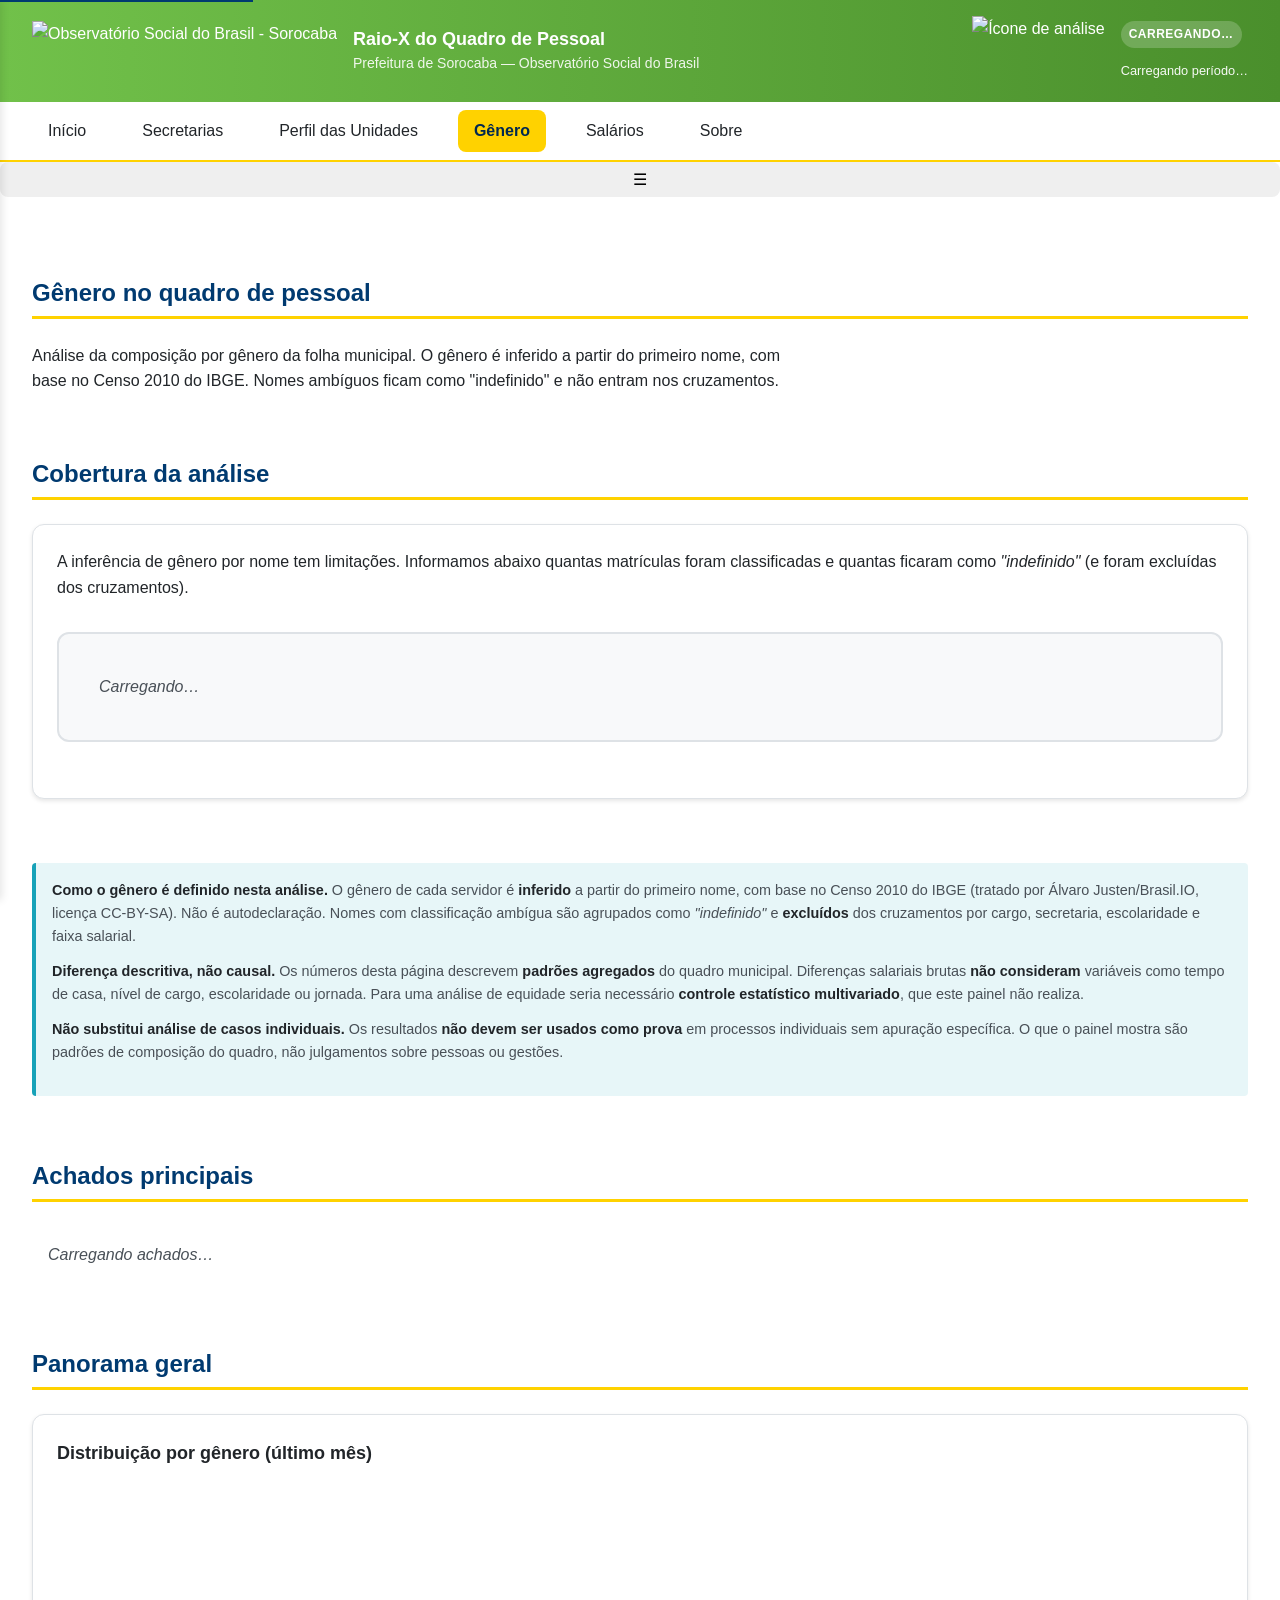
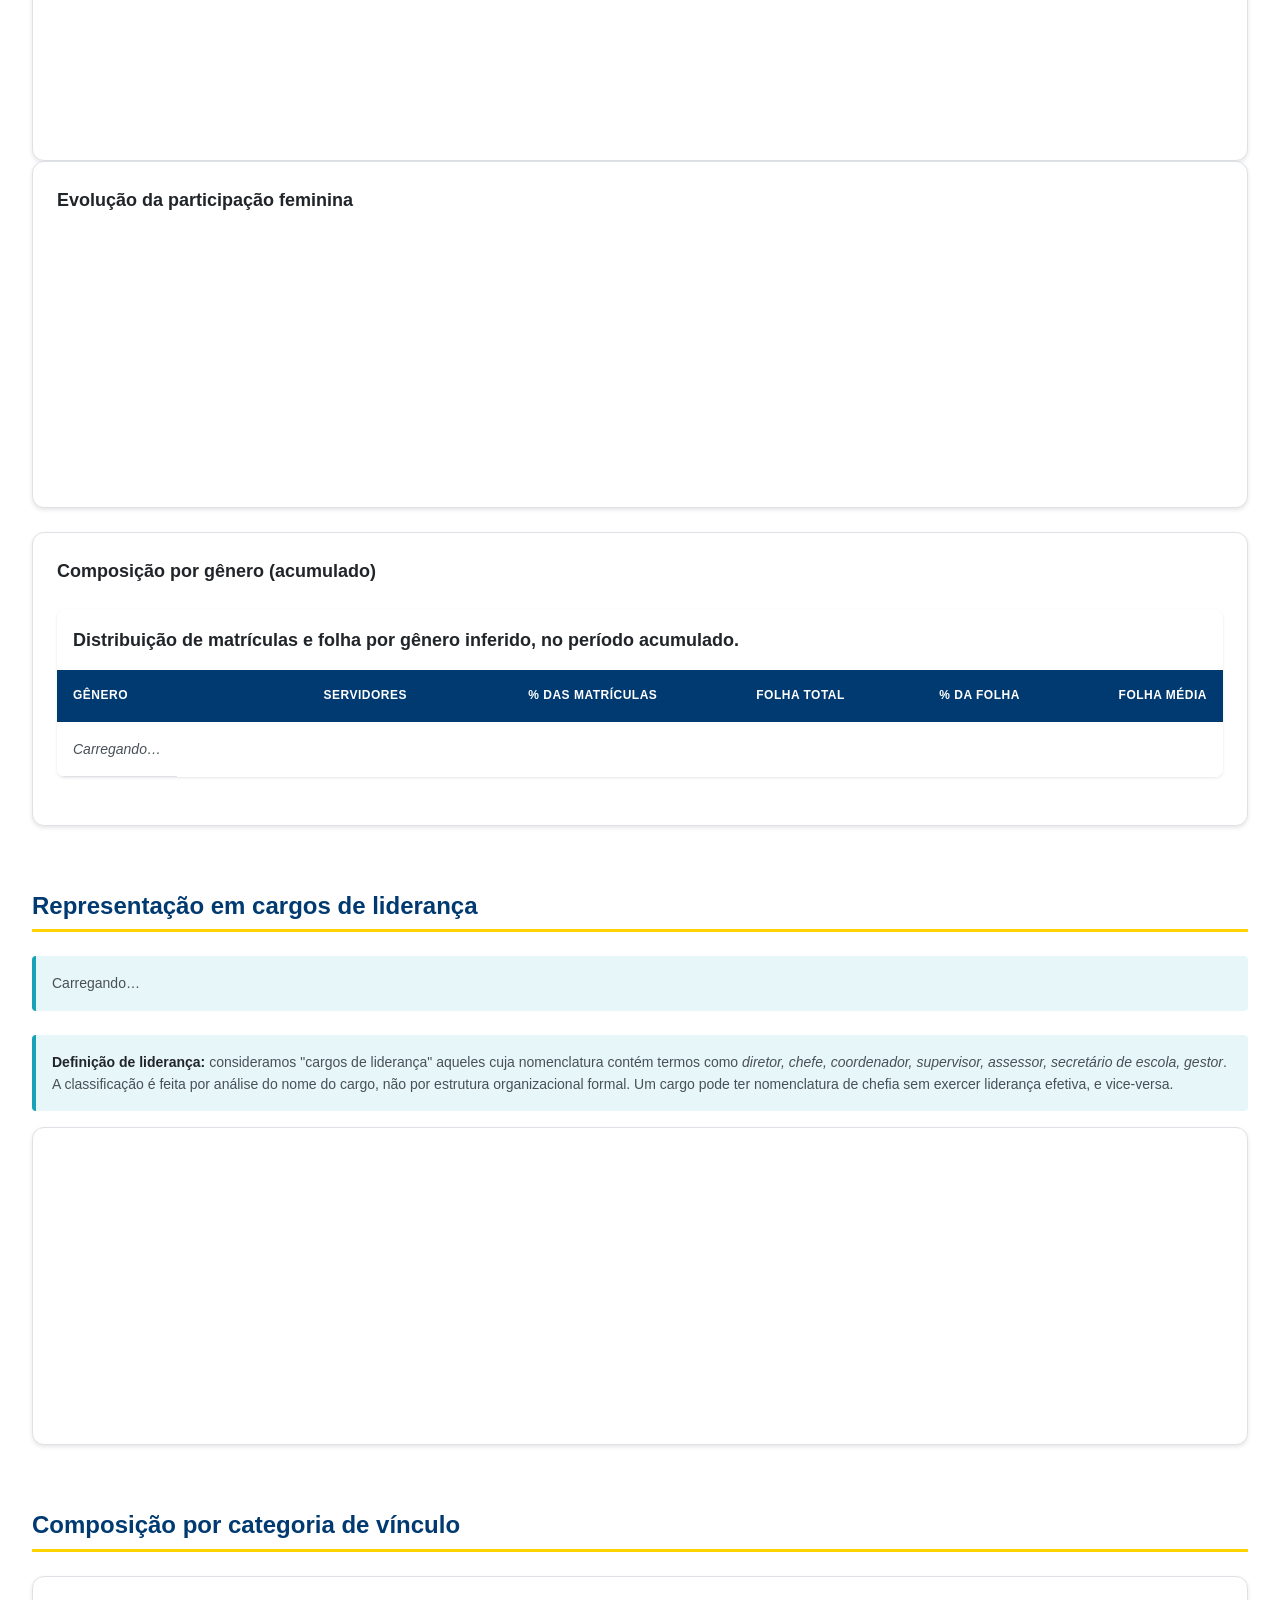
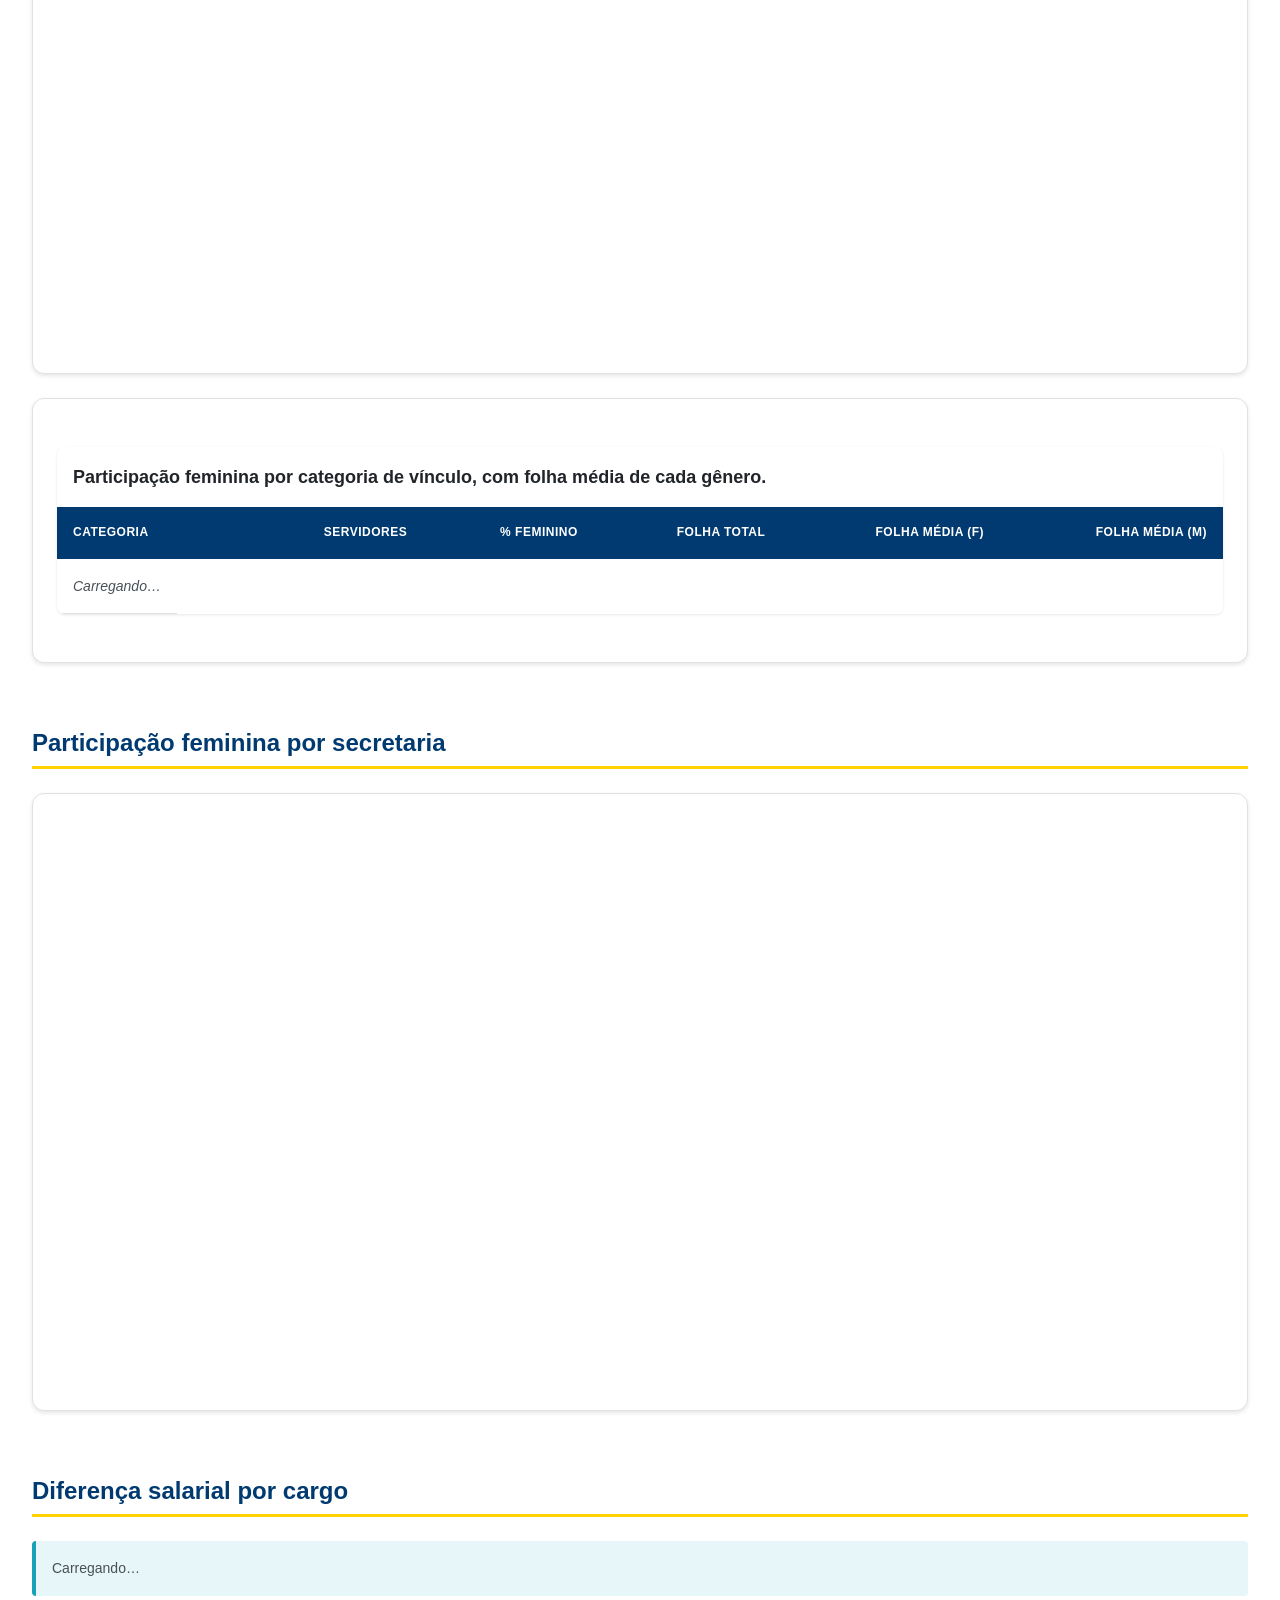
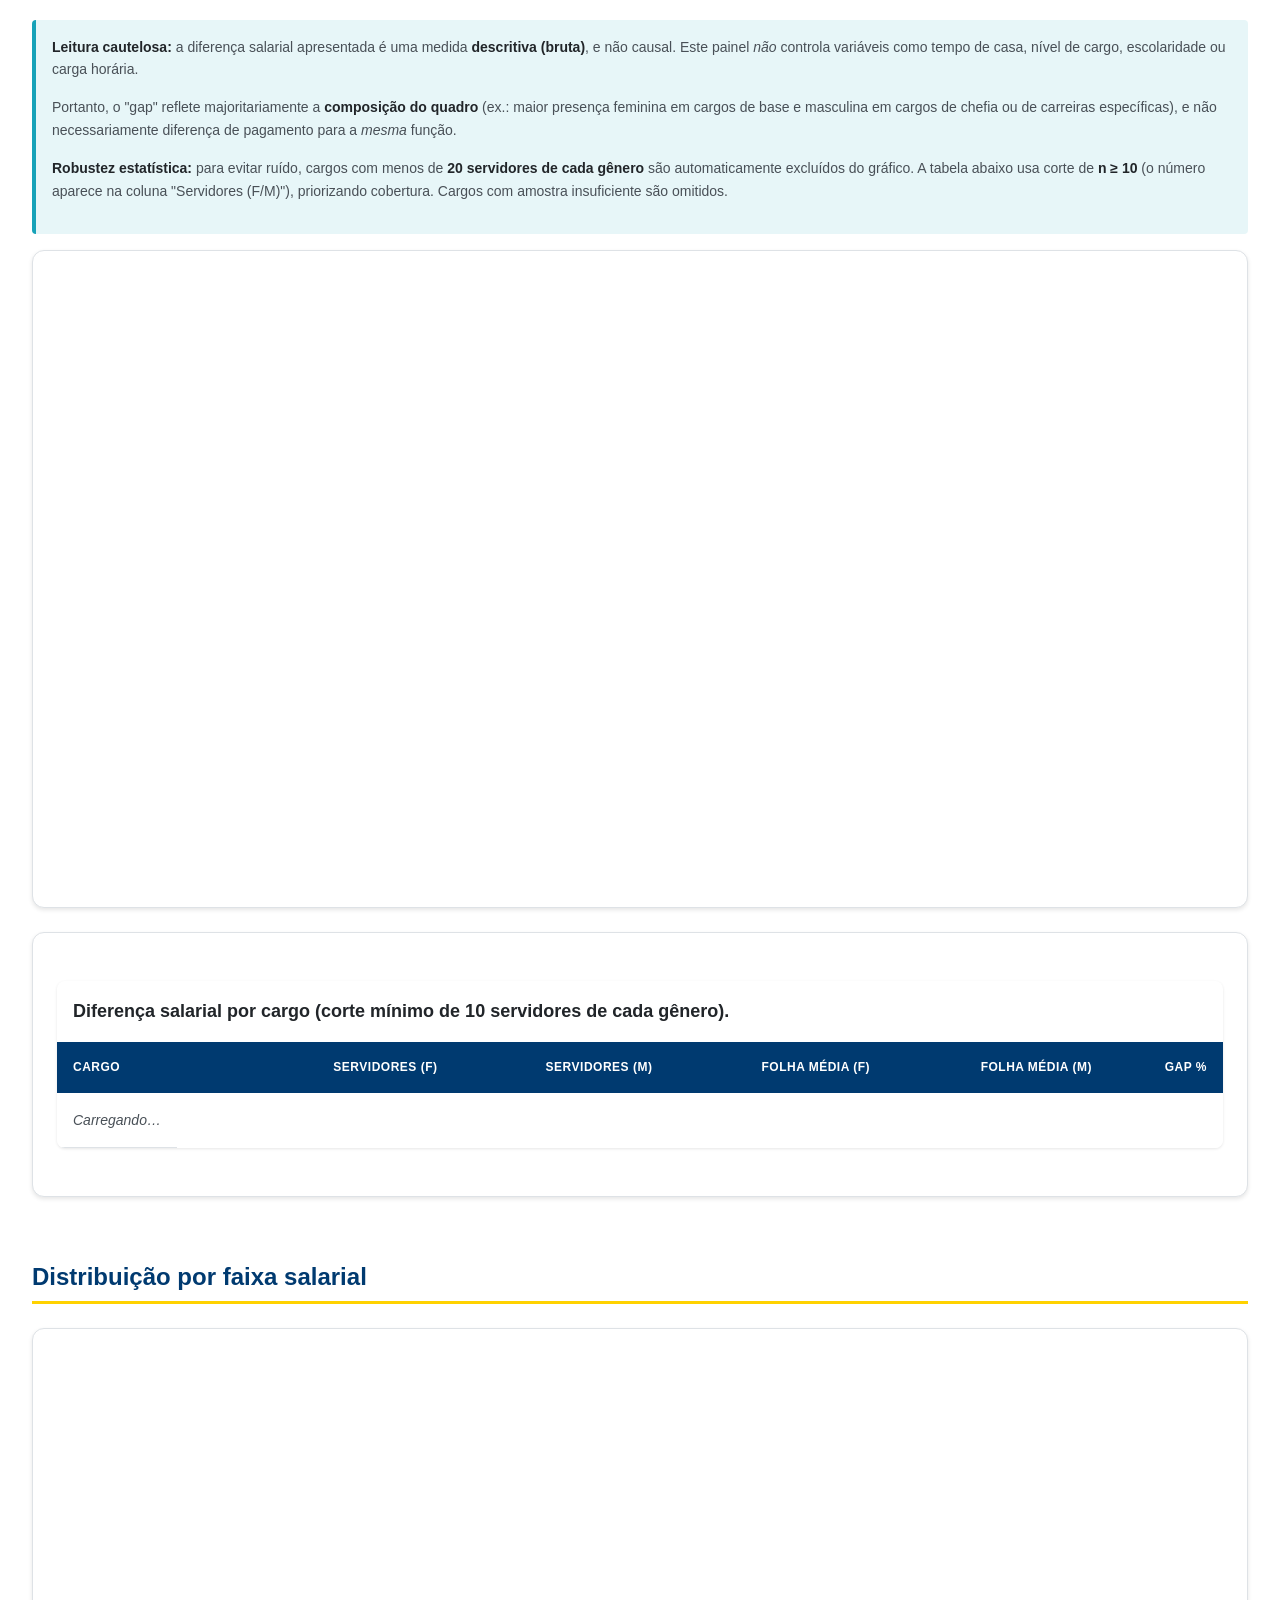
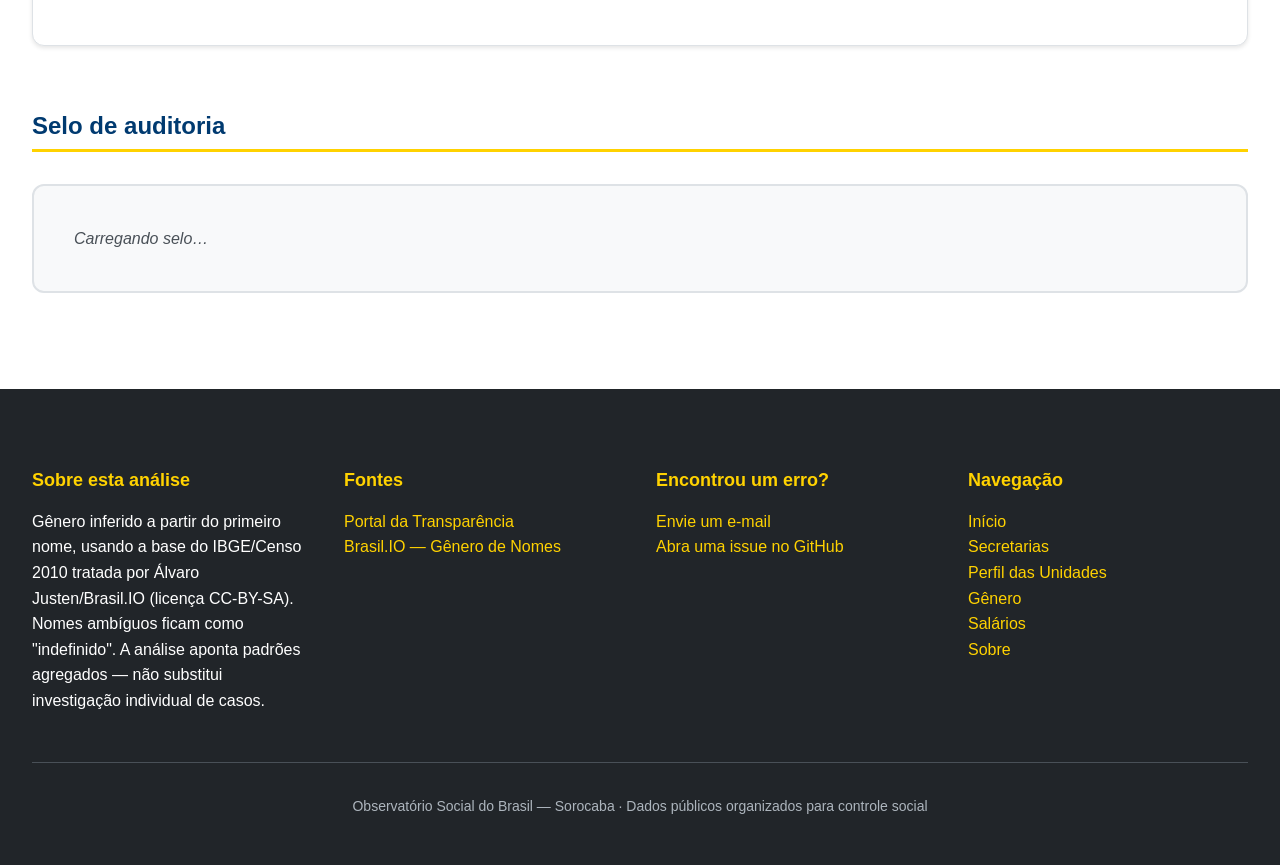
==== genero.html @ baae16fc "v6: polimento metodologico completo, correcoes de layout e dados abertos em XLSX" ====
<!DOCTYPE html>
<html lang="pt-BR" class="no-js">
<head>
  <meta charset="UTF-8">
  <meta name="viewport" content="width=device-width, initial-scale=1.0">
  <title>Gênero — Raio-X do Quadro de Pessoal</title>
  <link rel="canonical" href="https://obs-sorocaba.github.io/raiox-folha-sorocaba/genero.html">
  <meta name="description" content="Análise de gênero no quadro de pessoal da Prefeitura de Sorocaba: representação, liderança, gap salarial e evolução temporal.">

  <meta property="og:title" content="Gênero no quadro de pessoal — Sorocaba">
  <meta property="og:description" content="Análise de representação, liderança e gap salarial por gênero no quadro da Prefeitura de Sorocaba.">
  <meta property="og:type" content="website">
  <meta property="og:url" content="https://obs-sorocaba.github.io/raiox-folha-sorocaba/genero.html">
  <meta property="og:site_name" content="Observatório Social do Brasil — Sorocaba">
  <meta property="og:locale" content="pt_BR">
  <meta property="og:image" content="https://obs-sorocaba.github.io/raiox-folha-sorocaba/imagens/og-image.png">
  <meta name="twitter:image" content="https://obs-sorocaba.github.io/raiox-folha-sorocaba/imagens/og-image.png">
  <meta name="twitter:card" content="summary_large_image">
  <meta name="twitter:title" content="Gênero no quadro de pessoal — Sorocaba">
  <meta name="twitter:description" content="Análise de representação, liderança e gap salarial no quadro municipal.">

  <link rel="icon" type="image/png" sizes="32x32" href="imagens/favicon-32x32.png">
  <link rel="icon" type="image/png" sizes="16x16" href="imagens/favicon-16x16.png">
  <link rel="apple-touch-icon" sizes="180x180" href="imagens/apple-touch-icon.png">
  <link rel="icon" href="imagens/favicon.ico">
  <link rel="stylesheet" href="assets/style.css?v=6">

  <script>
    document.documentElement.classList.remove("no-js");
    document.documentElement.classList.add("js");
  </script>
</head>
<body>

  <a href="#conteudo-principal" class="skip-link">Pular para o conteúdo principal</a>

  <!-- =====================================================================
       CABEÇALHO UNIFICADO
       ===================================================================== -->
  <header class="cabecalho">
    <div class="cabecalho-conteudo">
      <div class="cabecalho-identidade">
        <div class="cabecalho-logo-completo">
          <img src="imagens/logo-obs-brasil.png" alt="Observatório Social do Brasil - Sorocaba">
        </div>
        <div class="cabecalho-titulo">
          <h1>Raio-X do Quadro de Pessoal</h1>
          <p>Prefeitura de Sorocaba — Observatório Social do Brasil</p>
        </div>
      </div>
      <div class="cabecalho-meta">
        <img class="cabecalho-lupa" src="imagens/lupa-mapa.png" alt="Ícone de análise" aria-hidden="true">
        <span class="badge-atualizacao" id="badge-atualizacao">Carregando…</span>
        <div class="cabecalho-periodo" id="cabecalho-periodo">
          <span>Carregando período…</span>
        </div>
      </div>
    </div>
  </header>

  <!-- =====================================================================
       MENU
       ===================================================================== -->
  <nav class="menu" aria-label="Menu principal">
    <div class="menu-conteudo">
      <a href="index.html">Início</a>
      <a href="secretarias.html">Secretarias</a>
      <a href="quadro.html">Perfil das Unidades</a>
      <a href="genero.html" class="ativo" aria-current="page">Gênero</a>
      <a href="salarios.html">Salários</a>
      <a href="sobre.html">Sobre</a>
      <button class="menu-hamburguer" aria-label="Abrir menu" aria-expanded="false">☰</button>
    </div>
  </nav>

  <!-- =====================================================================
       DRAWER (menu lateral mobile)
       ===================================================================== -->
  <button class="botao-lateral" aria-label="Abrir menu lateral" title="Menu lateral">☰</button>
  <div class="backdrop" aria-hidden="true"></div>
  <aside class="drawer" aria-hidden="true">
    <div class="drawer-cabecalho">
      <h2>Navegação</h2>
      <p>Raio-X do Quadro de Pessoal</p>
      <button class="drawer-fechar" aria-label="Fechar menu">×</button>
    </div>
    <nav class="drawer-nav" aria-label="Menu lateral">
      <a href="index.html">Início</a>
      <a href="secretarias.html">Secretarias</a>
      <a href="quadro.html">Perfil das Unidades</a>
      <a href="genero.html" aria-current="page">Gênero</a>
      <a href="salarios.html">Salários</a>
      <a href="sobre.html">Sobre</a>
    </nav>
    <div class="drawer-rodape">
      <strong>Fonte:</strong> Portal da Transparência de Sorocaba<br>
      Gênero inferido por nome (IBGE/Censo 2010, tratado por Brasil.IO).
    </div>
  </aside>

  <nav class="breadcrumb" id="breadcrumb" aria-label="Você está em"></nav>

  <!-- =====================================================================
       CONTEÚDO PRINCIPAL
       ===================================================================== -->
  <main id="conteudo-principal" aria-live="polite">

    <section class="secao" id="apresentacao">
      <h2 class="secao-titulo">Gênero no quadro de pessoal</h2>
      <p style="color: var(--cinza-texto); margin-bottom: 1.25rem; max-width: 780px;">
        Análise da composição por gênero da folha municipal. O gênero é inferido a
        partir do primeiro nome, com base no Censo 2010 do IBGE. Nomes ambíguos
        ficam como "indefinido" e não entram nos cruzamentos.
      </p>
    </section>

    <!-- Cobertura da análise -->
    <section class="secao" id="cobertura-genero">
      <h2 class="secao-titulo">Cobertura da análise</h2>
      <div class="cartao">
        <p style="margin-bottom: 1rem; color: var(--cinza-texto);">
          A inferência de gênero por nome tem limitações. Informamos abaixo quantas
          matrículas foram classificadas e quantas ficaram como <em>"indefinido"</em>
          (e foram excluídas dos cruzamentos).
        </p>
        <dl class="selo" id="cobertura-genero-conteudo">
          <div class="carregando">Carregando…</div>
        </dl>
        <noscript>
          <div class="aviso-noscript">
            Para ver a cobertura, baixe diretamente o arquivo
            <a href="dados/excel/genero_geral.xlsx" download>genero_geral.xlsx</a>.
          </div>
        </noscript>
      </div>
    </section>

    <!-- Disclaimer principal — blindagem contra interpretações erradas -->
    <section class="secao" id="disclaimer">
      <div class="aviso-metodologico" style="font-size: 0.9rem; line-height: 1.6;">
        <p style="margin-bottom: 0.75rem;">
          <strong>Como o gênero é definido nesta análise.</strong>
          O gênero de cada servidor é <strong>inferido</strong> a partir do primeiro nome,
          com base no Censo 2010 do IBGE (tratado por Álvaro Justen/Brasil.IO, licença CC-BY-SA).
          Não é autodeclaração. Nomes com classificação ambígua são agrupados como
          <em>"indefinido"</em> e <strong>excluídos</strong> dos cruzamentos por cargo,
          secretaria, escolaridade e faixa salarial.
        </p>
        <p style="margin-bottom: 0.75rem;">
          <strong>Diferença descritiva, não causal.</strong> Os números desta página descrevem
          <strong>padrões agregados</strong> do quadro municipal. Diferenças salariais brutas
          <strong>não consideram</strong> variáveis como tempo de casa, nível de cargo,
          escolaridade ou jornada. Para uma análise de equidade seria necessário
          <strong>controle estatístico multivariado</strong>, que este painel não realiza.
        </p>
        <p>
          <strong>Não substitui análise de casos individuais.</strong> Os resultados
          <strong>não devem ser usados como prova</strong> em processos individuais sem
          apuração específica. O que o painel mostra são padrões de composição do quadro,
          não julgamentos sobre pessoas ou gestões.
        </p>
      </div>
    </section>

    <!-- Achados principais -->
    <section class="secao" id="achados">
      <h2 class="secao-titulo">Achados principais</h2>
      <div class="kpis" id="insights">
        <div class="carregando">Carregando achados…</div>
      </div>
    </section>

    <!-- Panorama geral -->
    <section class="secao" id="panorama">
      <h2 class="secao-titulo">Panorama geral</h2>
      <div class="grade-2">
        <div class="cartao">
          <div class="cartao-titulo">Distribuição por gênero (último mês)</div>
          <div class="grafico-container baixo">
            <canvas id="grafico-geral" aria-label="Gráfico de rosca mostrando a distribuição percentual de servidores por gênero no último mês"></canvas>
          </div>
        </div>
        <div class="cartao">
          <div class="cartao-titulo">Evolução da participação feminina</div>
          <div class="grafico-container baixo">
            <canvas id="grafico-evolucao" aria-label="Gráfico de linha mostrando a evolução da participação feminina na folha ao longo dos meses"></canvas>
          </div>
        </div>
      </div>
      <div class="cartao" style="margin-top:1.5rem;">
        <div class="cartao-titulo">Composição por gênero (acumulado)</div>
        <div class="tabela-wrap">
          <table id="tabela-geral">
            <caption>Distribuição de matrículas e folha por gênero inferido, no período acumulado.</caption>
            <thead>
              <tr>
                <th scope="col">Gênero</th>
                <th scope="col" class="numerico">Servidores</th>
                <th scope="col" class="numerico">% das matrículas</th>
                <th scope="col" class="numerico">Folha total</th>
                <th scope="col" class="numerico">% da folha</th>
                <th scope="col" class="numerico">Folha média</th>
              </tr>
            </thead>
            <tbody>
              <tr><td colspan="6" class="carregando">Carregando…</td></tr>
            </tbody>
          </table>
        </div>
      </div>
    </section>

    <!-- Liderança -->
    <section class="secao" id="lideranca">
      <h2 class="secao-titulo">Representação em cargos de liderança</h2>
      <div class="aviso-metodologico" id="insight-lideranca">Carregando…</div>

      <div class="aviso-metodologico" style="margin-bottom: 1rem;">
        <strong>Definição de liderança:</strong> consideramos "cargos de liderança" aqueles
        cuja nomenclatura contém termos como <em>diretor, chefe, coordenador, supervisor,
        assessor, secretário de escola, gestor</em>. A classificação é feita por análise
        do nome do cargo, não por estrutura organizacional formal. Um cargo pode ter
        nomenclatura de chefia sem exercer liderança efetiva, e vice-versa.
      </div>
      <div class="cartao">
        <div class="grafico-container baixo">
          <canvas id="grafico-lideranca" aria-label="Gráfico de barras comparando a participação feminina entre a base geral, funções não-liderança e cargos de liderança"></canvas>
        </div>
      </div>
    </section>

    <!-- Composição por categoria -->
    <section class="secao" id="categoria">
      <h2 class="secao-titulo">Composição por categoria de vínculo</h2>
      <div class="cartao">
        <div class="grafico-container">
          <canvas id="grafico-categoria" aria-label="Gráfico de barras horizontais mostrando o percentual feminino em cada categoria de vínculo"></canvas>
        </div>
      </div>
      <div class="cartao" style="margin-top:1.5rem;">
        <div class="tabela-wrap">
          <table id="tabela-categoria">
            <caption>Participação feminina por categoria de vínculo, com folha média de cada gênero.</caption>
            <thead>
              <tr>
                <th scope="col">Categoria</th>
                <th scope="col" class="numerico">Servidores</th>
                <th scope="col" class="numerico">% feminino</th>
                <th scope="col" class="numerico">Folha total</th>
                <th scope="col" class="numerico">Folha média (F)</th>
                <th scope="col" class="numerico">Folha média (M)</th>
              </tr>
            </thead>
            <tbody>
              <tr><td colspan="6" class="carregando">Carregando…</td></tr>
            </tbody>
          </table>
        </div>
      </div>
    </section>

    <!-- Participação por secretaria -->
    <section class="secao" id="secretaria">
      <h2 class="secao-titulo">Participação feminina por secretaria</h2>
      <div class="cartao">
        <div class="grafico-container" style="height: 520px;">
          <canvas id="grafico-secretaria" aria-label="Gráfico de barras horizontais mostrando o percentual feminino em cada secretaria municipal"></canvas>
        </div>
      </div>
    </section>

    <!-- Gap salarial — bloco mais crítico da blindagem -->
    <section class="secao" id="gap-salarial">
      <h2 class="secao-titulo">Diferença salarial por cargo</h2>
      <div class="aviso-metodologico" id="insight-gap">Carregando…</div>

      <div class="aviso-metodologico" style="margin-bottom: 1rem;">
        <p><strong>Leitura cautelosa:</strong> a diferença salarial apresentada é uma medida <strong>descritiva (bruta)</strong>, e não causal. Este painel <em>não</em> controla variáveis como tempo de casa, nível de cargo, escolaridade ou carga horária.</p>
        <p>Portanto, o "gap" reflete majoritariamente a <strong>composição do quadro</strong> (ex.: maior presença feminina em cargos de base e masculina em cargos de chefia ou de carreiras específicas), e não necessariamente diferença de pagamento para a <em>mesma</em> função.</p>
        <p><strong>Robustez estatística:</strong> para evitar ruído, cargos com menos de <strong>20 servidores de cada gênero</strong> são automaticamente excluídos do gráfico. A tabela abaixo usa corte de <strong>n ≥ 10</strong> (o número aparece na coluna "Servidores (F/M)"), priorizando cobertura. Cargos com amostra insuficiente são omitidos.</p>
      </div>

      <div class="cartao">
        <div class="grafico-container" style="height: 560px;">
          <canvas id="grafico-gap" aria-label="Gráfico de barras horizontais mostrando a diferença salarial entre homens e mulheres nos cargos com pelo menos 20 servidores de cada gênero"></canvas>
        </div>
      </div>
      <div class="cartao" style="margin-top:1.5rem;">
        <div class="tabela-wrap" style="max-height: 480px; overflow-y: auto;">
          <table id="tabela-gap">
            <caption>Diferença salarial por cargo (corte mínimo de 10 servidores de cada gênero).</caption>
            <thead>
              <tr>
                <th scope="col">Cargo</th>
                <th scope="col" class="numerico">Servidores (F)</th>
                <th scope="col" class="numerico">Servidores (M)</th>
                <th scope="col" class="numerico">Folha média (F)</th>
                <th scope="col" class="numerico">Folha média (M)</th>
                <th scope="col" class="numerico">Gap %</th>
              </tr>
            </thead>
            <tbody>
              <tr><td colspan="6" class="carregando">Carregando…</td></tr>
            </tbody>
          </table>
        </div>
      </div>
    </section>

    <!-- Faixa salarial -->
    <section class="secao" id="faixa-salarial">
      <h2 class="secao-titulo">Distribuição por faixa salarial</h2>
      <div class="cartao">
        <div class="grafico-container baixo">
          <canvas id="grafico-faixa" aria-label="Gráfico de barras comparando a distribuição de homens e mulheres em cada faixa salarial"></canvas>
        </div>
      </div>
    </section>

    <!-- Selo de auditoria -->
    <section class="secao" id="selo">
      <h2 class="secao-titulo">Selo de auditoria</h2>
      <dl class="selo" id="selo-conteudo">
        <div class="carregando">Carregando selo…</div>
      </dl>
    </section>

  </main>

  <!-- =====================================================================
       RODAPÉ
       ===================================================================== -->
  <footer class="rodape">
    <div class="rodape-conteudo">
      <div>
        <h3>Sobre esta análise</h3>
        <p>
          Gênero inferido a partir do primeiro nome, usando a base do IBGE/Censo 2010
          tratada por Álvaro Justen/Brasil.IO (licença CC-BY-SA). Nomes ambíguos
          ficam como "indefinido". A análise aponta padrões agregados — não substitui
          investigação individual de casos.
        </p>
      </div>
      <div>
        <h3>Fontes</h3>
        <p>
          <a href="https://transparencia.sorocaba.sp.gov.br/" target="_blank" rel="noopener">Portal da Transparência</a><br>
          <a href="https://brasil.io/dataset/genero-nomes/nomes/" target="_blank" rel="noopener">Brasil.IO — Gênero de Nomes</a>
        </p>
      </div>
      <div>
        <h3>Encontrou um erro?</h3>
        <p>
          <a href="mailto:sorocaba@osbrasil.org.br?subject=Erro%20no%20Raio-X%20da%20Folha">Envie um e-mail</a><br>
          <a href="https://github.com/obs-sorocaba/raiox-folha-sorocaba/issues" target="_blank" rel="noopener">Abra uma issue no GitHub</a>
        </p>
      </div>
      <div>
        <h3>Navegação</h3>
        <p>
          <a href="index.html">Início</a><br>
          <a href="secretarias.html">Secretarias</a><br>
          <a href="quadro.html">Perfil das Unidades</a><br>
          <a href="genero.html">Gênero</a><br>
          <a href="salarios.html">Salários</a><br>
          <a href="sobre.html">Sobre</a>
        </p>
      </div>
    </div>
    <div class="rodape-final">
      Observatório Social do Brasil — Sorocaba · Dados públicos organizados para controle social
    </div>
  </footer>

  <noscript>
    <div class="aviso-metodologico" style="margin: 2rem auto; max-width: 800px;">
      <strong>Este painel usa JavaScript para carregar os dados e renderizar gráficos.</strong>
      Sem JavaScript, os dados brutos continuam disponíveis na pasta
      <a href="dados/excel/">dados/excel/</a> (formato XLSX).
    </div>
  </noscript>

  <script src="https://cdn.jsdelivr.net/npm/chart.js@4.4.0/dist/chart.umd.min.js" defer></script>
  <script src="https://cdn.jsdelivr.net/npm/papaparse@5.4.1/papaparse.min.js" defer></script>
  <script src="assets/app.js?v=6" defer></script>
  <script src="assets/pagina_genero.js?v=6" defer></script>
</body>
</html>
---- assets/style.css ----
/* ==========================================================================
   Raio-X do Quadro de Pessoal — Sorocaba
   Design System e Estilos Globais
   v6 — Cabeçalho unificado com lupa maior (grid 2x2)
   ========================================================================== */

/* ==========================================================================
   1. RESET E BASE
   ========================================================================== */

*,
*::before,
*::after {
  box-sizing: border-box;
  margin: 0;
  padding: 0;
}

html {
  font-size: 16px;
  scroll-behavior: smooth;
  -webkit-text-size-adjust: 100%;
}

body {
  font-family: -apple-system, BlinkMacSystemFont, "Segoe UI", Roboto, "Helvetica Neue", Arial, sans-serif;
  line-height: 1.6;
  color: var(--texto-principal);
  background-color: var(--fundo-base);
  min-height: 100vh;
  display: flex;
  flex-direction: column;
}

/* ==========================================================================
   2. VARIÁVEIS CSS — IDENTIDADE VISUAL
   ========================================================================== */

:root {
  /* Cores Institucionais OSB */
  --azul-osb: #003a70;
  --azul-osb-escuro: #002850;
  --azul-osb-claro: #0056b3;
  --amarelo-osb: #ffd200;
  --amarelo-osb-escuro: #e6bd00;
  --verde-osb: #00612f;
  --verde-osb-claro: #00875a;
  --verde-cabecalho-1: #71c14a;
  --verde-cabecalho-2: #4a8f2c;

  /* Paleta de Dados — Viridis (acessível para daltônicos) */
  --viridis-1: #440154;
  --viridis-2: #31688e;
  --viridis-3: #35b779;
  --viridis-4: #fde725;
  --viridis-5: #440154;

  /* Grupos Auditáveis — Cores Canônicas */
  --cor-efetivos: #2a788e;
  --cor-funcao: #7ad151;
  --cor-comissionados: #fde725;
  --cor-flexiveis: #414487;
  --cor-inativos: #999999;
  --cor-nc: #cc0000;

  /* Semáforo de Status */
  --cor-sucesso: #28a745;
  --cor-aviso: #ffc107;
  --cor-erro: #dc3545;
  --cor-info: #17a2b8;

  /* Neutros */
  --branco: #ffffff;
  --cinza-50: #f8f9fa;
  --cinza-100: #e9ecef;
  --cinza-200: #dee2e6;
  --cinza-300: #ced4da;
  --cinza-400: #adb5bd;
  --cinza-500: #6c757d;
  --cinza-600: #495057;
  --cinza-700: #343a40;
  --cinza-800: #212529;
  --preto: #000000;

  /* Semânticas */
  --fundo-base: var(--branco);
  --fundo-card: var(--branco);
  --fundo-header: var(--azul-osb);
  --texto-principal: var(--cinza-800);
  --texto-secundario: var(--cinza-600);
  --texto-inverso: var(--branco);
  --borda: var(--cinza-200);
  --borda-foco: var(--azul-osb-claro);
  --sombra: rgba(0, 0, 0, 0.1);
  --sombra-hover: rgba(0, 0, 0, 0.15);

  /* Tipografia */
  --fonte-base: 1rem;
  --fonte-sm: 0.875rem;
  --fonte-lg: 1.125rem;
  --fonte-xl: 1.25rem;
  --fonte-2xl: 1.5rem;
  --fonte-3xl: 1.875rem;
  --fonte-4xl: 2.25rem;

  /* Espaçamentos */
  --espaco-xs: 0.25rem;
  --espaco-sm: 0.5rem;
  --espaco-md: 1rem;
  --espaco-lg: 1.5rem;
  --espaco-xl: 2rem;
  --espaco-2xl: 3rem;
  --espaco-3xl: 4rem;

  /* Border Radius */
  --radius-sm: 0.25rem;
  --radius-md: 0.5rem;
  --radius-lg: 0.75rem;
  --radius-xl: 1rem;
  --radius-full: 9999px;

  /* Transições */
  --transicao-rapida: 150ms ease-in-out;
  --transicao-normal: 250ms ease-in-out;
  --transicao-lenta: 350ms ease-in-out;

  /* Z-index */
  --z-dropdown: 1000;
  --z-sticky: 1020;
  --z-fixed: 1030;
  --z-modal-backdrop: 1040;
  --z-modal: 1050;
  --z-popover: 1060;
  --z-tooltip: 1070;
}

/* ==========================================================================
   3. TIPOGRAFIA
   ========================================================================== */

h1, h2, h3, h4, h5, h6 {
  font-weight: 600;
  line-height: 1.3;
  margin-bottom: var(--espaco-md);
  color: var(--texto-principal);
}

h1 {
  font-size: var(--fonte-4xl);
  margin-bottom: var(--espaco-lg);
}

h2 {
  font-size: var(--fonte-3xl);
  margin-top: var(--espaco-2xl);
}

h3 {
  font-size: var(--fonte-2xl);
  margin-top: var(--espaco-xl);
}

h4 {
  font-size: var(--fonte-xl);
}

p {
  margin-bottom: var(--espaco-md);
}

a {
  color: var(--azul-osb-claro);
  text-decoration: none;
  transition: color var(--transicao-rapida);
}

a:hover {
  color: var(--azul-osb);
  text-decoration: underline;
}

a:focus-visible {
  outline: 2px solid var(--borda-foco);
  outline-offset: 2px;
  border-radius: var(--radius-sm);
}

strong {
  font-weight: 600;
}

small {
  font-size: var(--fonte-sm);
  color: var(--texto-secundario);
}

code {
  font-family: "Courier New", Courier, monospace;
  font-size: 0.9em;
  background-color: var(--cinza-100);
  padding: 0.125rem 0.375rem;
  border-radius: var(--radius-sm);
  color: var(--cinza-700);
}

/* ==========================================================================
   4. LAYOUT — CABEÇALHO UNIFICADO (v6)
   ========================================================================== */

.cabecalho {
  background: linear-gradient(to right, var(--verde-cabecalho-1), var(--verde-cabecalho-2));
  color: var(--branco);
  padding: var(--espaco-md) var(--espaco-xl);
  box-shadow: 0 2px 4px var(--sombra);
  position: sticky;
  top: 0;
  z-index: var(--z-sticky);
}

.cabecalho-conteudo {
  display: flex;
  justify-content: space-between;
  align-items: center;
  max-width: 1400px;
  margin: 0 auto;
  flex-wrap: wrap;
  gap: var(--espaco-md);
}

/* Identidade (Lado Esquerdo) */
.cabecalho-identidade {
  display: flex;
  align-items: center;
  gap: var(--espaco-md);
  min-width: 0;
}

.cabecalho-logo-completo {
  flex-shrink: 0;
}

.cabecalho-logo-completo img {
  height: 60px;
  width: auto;
  display: block;
}

.cabecalho-titulo {
  min-width: 0;
}

.cabecalho-titulo h1 {
  font-size: var(--fonte-lg);
  margin: 0;
  font-weight: 600;
  color: var(--branco);
  white-space: nowrap;
  overflow: hidden;
  text-overflow: ellipsis;
}

.cabecalho-titulo p {
  font-size: var(--fonte-sm);
  margin: 0;
  color: var(--branco);
  opacity: 0.9;
}

/* Metadados e Lupa (Lado Direito) — grid 2x2 */
.cabecalho-meta {
  display: grid;
  grid-template-columns: auto 1fr;
  grid-template-rows: auto auto;
  align-items: center;
  column-gap: var(--espaco-md);
  row-gap: var(--espaco-xs);
  flex-shrink: 0;
  max-width: 480px;
}

.cabecalho-lupa {
  grid-column: 1;
  grid-row: 1 / 3;          /* ocupa as duas linhas da esquerda */
  height: 70px;             /* lupa maior, agora que sobra espaço */
  width: auto;
  display: block;
  margin-bottom: 0;
}

.badge-atualizacao {
  grid-column: 2;
  grid-row: 1;
  justify-self: start;
  background-color: rgba(255, 255, 255, 0.2);
  color: var(--branco);
  padding: var(--espaco-xs) var(--espaco-sm);
  border-radius: var(--radius-full);
  font-size: 0.75rem;
  font-weight: 600;
  text-transform: uppercase;
  letter-spacing: 0.5px;
  white-space: nowrap;
}

.badge-atualizacao.indisponivel {
  background-color: rgba(220, 53, 69, 0.5);
}

.cabecalho-periodo {
  grid-column: 2;
  grid-row: 2;
  font-size: 0.8rem;
  color: var(--branco);
  opacity: 0.95;
  text-align: left;
  white-space: nowrap;
}

/* ==========================================================================
   5. NAVEGAÇÃO
   ========================================================================== */

.menu {
  background-color: var(--branco);
  border-bottom: 2px solid var(--amarelo-osb);
  padding: var(--espaco-sm) var(--espaco-xl);
  position: sticky;
  top: 0;
  z-index: var(--z-sticky);
}

.menu-conteudo {
  display: flex;
  gap: var(--espaco-lg);
  align-items: center;
  max-width: 1400px;
  margin: 0 auto;
}

.menu a {
  color: var(--texto-principal);
  font-weight: 500;
  padding: var(--espaco-sm) var(--espaco-md);
  border-radius: var(--radius-md);
  transition: all var(--transicao-rapida);
  text-decoration: none;
}

.menu a:hover {
  background-color: var(--cinza-50);
  color: var(--azul-osb);
}

.menu a.ativo {
  background-color: var(--amarelo-osb);
  color: var(--azul-osb-escuro);
  font-weight: 600;
}

.menu-hamburguer {
  display: none;
  background: none;
  border: none;
  font-size: 1.5rem;
  cursor: pointer;
  padding: var(--espaco-sm);
  color: var(--texto-principal);
}

/* Drawer lateral (mobile) */
.drawer {
  position: fixed;
  top: 0;
  left: -300px;
  width: 300px;
  height: 100vh;
  background-color: var(--branco);
  box-shadow: 2px 0 8px var(--sombra);
  transition: left var(--transicao-normal);
  z-index: var(--z-modal);
  overflow-y: auto;
}

.drawer.aberto {
  left: 0;
}

.drawer-header,
.drawer-cabecalho {
  background-color: var(--azul-osb);
  color: var(--texto-inverso);
  padding: var(--espaco-lg);
}

.drawer-nav {
  padding: var(--espaco-md);
}

.drawer-nav a {
  display: block;
  padding: var(--espaco-md);
  color: var(--texto-principal);
  border-radius: var(--radius-md);
  margin-bottom: var(--espaco-xs);
  text-decoration: none;
}

.drawer-nav a:hover {
  background-color: var(--cinza-50);
}

.drawer-backdrop,
.backdrop {
  position: fixed;
  top: 0;
  left: 0;
  width: 100%;
  height: 100%;
  background-color: rgba(0, 0, 0, 0.5);
  z-index: var(--z-modal-backdrop);
  opacity: 0;
  pointer-events: none;
  transition: opacity var(--transicao-normal);
}

.drawer-backdrop.visivel,
.backdrop.aberto {
  opacity: 1;
  pointer-events: auto;
}

/* ==========================================================================
   6. LAYOUT — MAIN E CONTAINER
   ========================================================================== */

main {
  flex: 1;
  max-width: 1400px;
  margin: 0 auto;
  padding: var(--espaco-xl);
  width: 100%;
}

.secao {
  margin-bottom: var(--espaco-3xl);
}

.secao-titulo {
  font-size: var(--fonte-2xl);
  color: var(--azul-osb);
  border-bottom: 3px solid var(--amarelo-osb);
  padding-bottom: var(--espaco-sm);
  margin-bottom: var(--espaco-lg);
}

.grade {
  display: grid;
  gap: var(--espaco-lg);
}

.grade-2 {
  grid-template-columns: repeat(auto-fit, minmax(300px, 1fr));
}

.grade-3 {
  grid-template-columns: repeat(auto-fit, minmax(250px, 1fr));
}

.grade-4 {
  grid-template-columns: repeat(auto-fit, minmax(200px, 1fr));
}

/* ==========================================================================
   7. COMPONENTES — CARDS E KPIS
   ========================================================================== */

.cartao {
  background-color: var(--fundo-card);
  border: 1px solid var(--borda);
  border-radius: var(--radius-lg);
  padding: var(--espaco-lg);
  box-shadow: 0 2px 4px var(--sombra);
  transition: box-shadow var(--transicao-rapida);
}

.cartao:hover {
  box-shadow: 0 4px 8px var(--sombra-hover);
}

.cartao-titulo {
  font-size: var(--fonte-lg);
  font-weight: 600;
  color: var(--texto-principal);
  margin-bottom: var(--espaco-md);
}

.kpis {
  display: grid;
  grid-template-columns: repeat(auto-fit, minmax(200px, 1fr));
  gap: var(--espaco-lg);
  margin-bottom: var(--espaco-xl);
}

.kpi {
  background-color: var(--fundo-card);
  border: 1px solid var(--borda);
  border-left: 4px solid var(--azul-osb);
  border-radius: var(--radius-md);
  padding: var(--espaco-lg);
  text-align: center;
}

.kpi.destaque {
  border-left-color: var(--amarelo-osb);
  background-color: rgba(255, 210, 0, 0.05);
}

.kpi.alerta,
.kpi.positivo {
  border-left-color: var(--cor-erro);
  background-color: rgba(220, 53, 69, 0.05);
}

.kpi .rotulo {
  font-size: var(--fonte-sm);
  color: var(--texto-secundario);
  text-transform: uppercase;
  letter-spacing: 0.5px;
  margin-bottom: var(--espaco-xs);
}

.kpi .valor {
  font-size: var(--fonte-3xl);
  font-weight: 700;
  color: var(--texto-principal);
  margin-bottom: var(--espaco-xs);
  font-variant-numeric: tabular-nums;
}

.kpi .detalhe {
  font-size: var(--fonte-sm);
  color: var(--texto-secundario);
}

/* ==========================================================================
   8. COMPONENTES — TABELAS
   ========================================================================== */

.tabela-wrap {
  overflow-x: auto;
  margin: var(--espaco-lg) 0;
  border-radius: var(--radius-md);
  box-shadow: 0 1px 3px var(--sombra);
}

table {
  width: 100%;
  border-collapse: collapse;
  background-color: var(--fundo-card);
  font-size: var(--fonte-sm);
}

caption {
  font-size: var(--fonte-lg);
  font-weight: 600;
  color: var(--texto-principal);
  padding: var(--espaco-md);
  text-align: left;
  caption-side: top;
}

thead {
  background-color: var(--azul-osb);
  color: var(--texto-inverso);
}

th {
  padding: var(--espaco-md);
  text-align: left;
  font-weight: 600;
  text-transform: uppercase;
  font-size: 0.75rem;
  letter-spacing: 0.5px;
}

td {
  padding: var(--espaco-md);
  border-bottom: 1px solid var(--borda);
}

tbody tr:hover {
  background-color: var(--cinza-50);
}

td.numerico,
th.numerico,
td.numero {
  text-align: right;
  font-variant-numeric: tabular-nums;
}

/* ==========================================================================
   9. COMPONENTES — GRÁFICOS
   ========================================================================== */

.grafico-container {
  position: relative;
  width: 100%;
  min-height: 300px;
  margin: var(--espaco-lg) 0;
}

.grafico-container.baixo {
  min-height: 220px;
}

canvas {
  max-width: 100%;
  height: auto;
}

/* ==========================================================================
   10. COMPONENTES — FILTROS E FORMULÁRIOS
   ========================================================================== */

.filtros {
  display: flex;
  gap: var(--espaco-md);
  flex-wrap: wrap;
  margin-bottom: var(--espaco-lg);
  padding: var(--espaco-lg);
  background-color: var(--cinza-50);
  border-radius: var(--radius-md);
}

.filtro-grupo,
.filtro-item {
  display: flex;
  flex-direction: column;
  gap: var(--espaco-xs);
  flex: 1;
  min-width: 180px;
}

.filtro-grupo label,
.filtro-item label {
  font-size: var(--fonte-sm);
  font-weight: 500;
  color: var(--texto-secundario);
}

select,
input[type="text"],
input[type="number"],
input[type="search"] {
  padding: var(--espaco-sm) var(--espaco-md);
  border: 1px solid var(--borda);
  border-radius: var(--radius-md);
  font-size: var(--fonte-base);
  background-color: var(--branco);
  color: var(--texto-principal);
  transition: border-color var(--transicao-rapida);
}

select:focus,
input:focus {
  outline: none;
  border-color: var(--borda-foco);
  box-shadow: 0 0 0 3px rgba(0, 86, 179, 0.1);
}

button {
  padding: var(--espaco-sm) var(--espaco-lg);
  border: none;
  border-radius: var(--radius-md);
  font-size: var(--fonte-base);
  font-weight: 500;
  cursor: pointer;
  transition: all var(--transicao-rapida);
}

button.primario,
.toggle-btn.primario {
  background-color: var(--azul-osb);
  color: var(--texto-inverso);
}

button.primario:hover,
.toggle-btn.primario:hover {
  background-color: var(--azul-osb-escuro);
}

button.secundario,
.toggle-btn.secundario {
  background-color: var(--cinza-200);
  color: var(--texto-principal);
}

button.secundario:hover,
.toggle-btn.secundario:hover {
  background-color: var(--cinza-300);
}

.toggle-btn {
  border: none;
  padding: var(--espaco-sm) var(--espaco-lg);
  border-radius: var(--radius-md);
  cursor: pointer;
  font-size: var(--fonte-sm);
  font-weight: 500;
  transition: all var(--transicao-rapida);
}

.toggle-btn.ativo {
  background-color: var(--azul-osb);
  color: var(--texto-inverso);
}

button:focus-visible,
.toggle-btn:focus-visible {
  outline: 2px solid var(--borda-foco);
  outline-offset: 2px;
}

/* ==========================================================================
   11. COMPONENTES — BADGES E TAGS
   ========================================================================== */

.badge {
  display: inline-block;
  padding: var(--espaco-xs) var(--espaco-sm);
  border-radius: var(--radius-full);
  font-size: 0.75rem;
  font-weight: 600;
  text-transform: uppercase;
  letter-spacing: 0.5px;
}

.badge.efetivos {
  background-color: var(--cor-efetivos);
  color: var(--branco);
}

.badge.funcao {
  background-color: var(--cor-funcao);
  color: var(--cinza-800);
}

.badge.comissionados {
  background-color: var(--cor-comissionados);
  color: var(--cinza-800);
}

.badge.flexiveis {
  background-color: var(--cor-flexiveis);
  color: var(--branco);
}

.badge.inativos {
  background-color: var(--cor-inativos);
  color: var(--branco);
}

.badge.nc,
.badge.positivo {
  background-color: var(--cor-nc);
  color: var(--branco);
}

.badge.alerta {
  background-color: var(--cor-aviso);
  color: var(--cinza-800);
}

/* ==========================================================================
   12. COMPONENTES — SELO DE AUDITORIA
   ========================================================================== */

.selo {
  background-color: var(--cinza-50);
  border: 2px solid var(--borda);
  border-radius: var(--radius-lg);
  padding: var(--espaco-lg);
  margin: var(--espaco-xl) 0;
}

.selo.ok {
  border-color: var(--cor-sucesso);
  background-color: rgba(40, 167, 69, 0.05);
}

.selo.alerta {
  border-color: var(--cor-aviso);
  background-color: rgba(255, 193, 7, 0.05);
}

.selo-titulo {
  font-size: var(--fonte-lg);
  font-weight: 600;
  margin-bottom: var(--espaco-md);
  display: flex;
  align-items: center;
  gap: var(--espaco-sm);
}

.selo-status {
  display: inline-block;
  width: 12px;
  height: 12px;
  border-radius: 50%;
  background-color: var(--cor-sucesso);
}

.selo.alerta .selo-status {
  background-color: var(--cor-aviso);
}

.selo-grid {
  display: grid;
  grid-template-columns: repeat(auto-fit, minmax(200px, 1fr));
  gap: var(--espaco-md);
  margin-top: var(--espaco-md);
}

.selo-item {
  display: flex;
  flex-direction: column;
}

.selo-item .rotulo {
  font-size: var(--fonte-sm);
  color: var(--texto-secundario);
  text-transform: uppercase;
}

.selo-item .valor {
  font-size: var(--fonte-base);
  font-weight: 600;
  color: var(--texto-principal);
}

.selo dt {
  font-size: var(--fonte-sm);
  color: var(--texto-secundario);
  text-transform: uppercase;
  letter-spacing: 0.4px;
  margin-top: var(--espaco-sm);
}

.selo dd {
  font-size: var(--fonte-base);
  font-weight: 600;
  color: var(--texto-principal);
  margin-bottom: var(--espaco-xs);
}

.selo .ok {
  background-color: rgba(40, 167, 69, 0.1);
  border-left: 4px solid var(--cor-sucesso);
  padding: var(--espaco-md);
  border-radius: var(--radius-sm);
  margin-top: var(--espaco-md);
  font-size: var(--fonte-sm);
}

.selo .alerta {
  background-color: rgba(255, 193, 7, 0.15);
  border-left: 4px solid var(--cor-aviso);
  padding: var(--espaco-md);
  border-radius: var(--radius-sm);
  margin-top: var(--espaco-md);
  font-size: var(--fonte-sm);
}

/* ==========================================================================
   13. COMPONENTES — AVISOS E NOTAS METODOLÓGICAS
   ========================================================================== */

.aviso-metodologico {
  background-color: rgba(23, 162, 184, 0.1);
  border-left: 4px solid var(--cor-info);
  padding: var(--espaco-md);
  margin: var(--espaco-lg) 0;
  border-radius: var(--radius-sm);
  font-size: var(--fonte-sm);
  color: var(--texto-secundario);
}

.aviso-metodologico strong {
  color: var(--texto-principal);
}

.erro {
  background-color: rgba(220, 53, 69, 0.1);
  border-left: 4px solid var(--cor-erro);
  padding: var(--espaco-lg);
  margin: var(--espaco-lg) 0;
  border-radius: var(--radius-sm);
  color: var(--texto-principal);
}

.aviso-erro {
  color: var(--cor-erro);
  background-color: rgba(220, 53, 69, 0.05);
  padding: var(--espaco-md);
  text-align: center;
}

.aviso-vazio {
  color: var(--texto-secundario);
  background-color: var(--cinza-50);
  padding: var(--espaco-md);
  text-align: center;
}

.aviso-noscript {
  background-color: rgba(255, 193, 7, 0.15);
  border-left: 4px solid var(--cor-aviso);
  padding: var(--espaco-md);
  border-radius: var(--radius-sm);
  font-size: var(--fonte-sm);
}

.carregando {
  display: inline-block;
  padding: var(--espaco-md);
  color: var(--texto-secundario);
  font-style: italic;
}

/* ==========================================================================
   14. FOOTER
   ========================================================================== */

footer,
.rodape {
  background-color: var(--cinza-800);
  color: var(--texto-inverso);
  padding: var(--espaco-2xl) var(--espaco-xl);
  margin-top: auto;
}

footer a,
.rodape a {
  color: var(--amarelo-osb);
}

footer a:hover,
.rodape a:hover {
  color: var(--branco);
}

.footer-conteudo,
.rodape-conteudo {
  max-width: 1400px;
  margin: 0 auto;
  display: grid;
  grid-template-columns: repeat(auto-fit, minmax(250px, 1fr));
  gap: var(--espaco-xl);
}

.footer-secao h3,
.rodape h3 {
  color: var(--amarelo-osb);
  font-size: var(--fonte-lg);
  margin-bottom: var(--espaco-md);
}

.footer-secao ul {
  list-style: none;
}

.footer-secao li {
  margin-bottom: var(--espaco-sm);
}

.footer-creditos,
.rodape-final {
  text-align: center;
  margin-top: var(--espaco-xl);
  padding-top: var(--espaco-xl);
  border-top: 1px solid var(--cinza-600);
  font-size: var(--fonte-sm);
  color: var(--cinza-400);
}

/* ==========================================================================
   15. UTILITÁRIOS
   ========================================================================== */

.texto-centro {
  text-align: center;
}

.texto-direita {
  text-align: right;
}

.mt-0 { margin-top: 0; }
.mt-1 { margin-top: var(--espaco-sm); }
.mt-2 { margin-top: var(--espaco-md); }
.mt-3 { margin-top: var(--espaco-lg); }
.mt-4 { margin-top: var(--espaco-xl); }

.mb-0 { margin-bottom: 0; }
.mb-1 { margin-bottom: var(--espaco-sm); }
.mb-2 { margin-bottom: var(--espaco-md); }
.mb-3 { margin-bottom: var(--espaco-lg); }
.mb-4 { margin-bottom: var(--espaco-xl); }

.visually-hidden {
  position: absolute;
  width: 1px;
  height: 1px;
  padding: 0;
  margin: -1px;
  overflow: hidden;
  clip: rect(0, 0, 0, 0);
  white-space: nowrap;
  border: 0;
}

/* Skip link */
.skip-link {
  position: absolute;
  top: -40px;
  left: 0;
  background: var(--azul-osb);
  color: var(--texto-inverso);
  padding: var(--espaco-sm) var(--espaco-md);
  text-decoration: none;
  z-index: var(--z-tooltip);
}

.skip-link:focus {
  top: 0;
}

/* ==========================================================================
   16. RESPONSIVIDADE
   ========================================================================== */

@media (max-width: 768px) {
  :root {
    --fonte-4xl: 1.75rem;
    --fonte-3xl: 1.5rem;
    --fonte-2xl: 1.25rem;
  }

  .cabecalho {
    padding: var(--espaco-md);
  }

  .cabecalho-conteudo {
    flex-direction: column;
    align-items: flex-start;
  }

  .cabecalho-identidade {
    width: 100%;
  }

  .cabecalho-logo-completo img {
    height: 45px;
  }

  .cabecalho-titulo h1 {
    font-size: var(--fonte-base);
    white-space: normal;
  }

  .cabecalho-titulo p {
    font-size: 0.75rem;
  }

  /* Cabeçalho meta em grid 2x2 também no mobile */
  .cabecalho-meta {
    width: 100%;
    max-width: none;
    margin-top: var(--espaco-sm);
    grid-template-columns: auto 1fr;
    column-gap: var(--espaco-sm);
  }

  .cabecalho-lupa {
    height: 55px;
  }

  .cabecalho-periodo {
    white-space: normal;
  }

  /* Menu: esconde os links, mostra só quando a classe "visivel" estiver presente */
  .menu-conteudo {
    flex-wrap: wrap;
  }

  .menu a {
    display: none;
    width: 100%;
  }

  .menu a.visivel {
    display: block;
  }

  .menu-hamburguer {
    display: block;
    margin-left: auto;
  }

  main {
    padding: var(--espaco-md);
  }

  .grade-2,
  .grade-3,
  .grade-4 {
    grid-template-columns: 1fr;
  }

  .kpis {
    grid-template-columns: 1fr;
  }

  table {
    font-size: 0.75rem;
  }

  th,
  td {
    padding: var(--espaco-sm);
  }
}

@media (max-width: 480px) {
  .filtros {
    flex-direction: column;
  }

  .selo-grid {
    grid-template-columns: 1fr;
  }

  .cabecalho-lupa {
    height: 45px;
  }
}

/* ==========================================================================
   17. ACESSIBILIDADE
   ========================================================================== */

@media (prefers-reduced-motion: reduce) {
  *,
  *::before,
  *::after {
    animation-duration: 0.01ms !important;
    animation-iteration-count: 1 !important;
    transition-duration: 0.01ms !important;
  }
}

:focus-visible {
  outline: 2px solid var(--borda-foco);
  outline-offset: 2px;
}

/* ==========================================================================
   18. IMPRESSÃO
   ========================================================================== */

@media print {
  .cabecalho,
  .menu,
  footer,
  .rodape,
  .filtros,
  button {
    display: none;
  }

  body {
    font-size: 12pt;
    color: var(--preto);
    background: var(--branco);
  }

  .cartao {
    box-shadow: none;
    border: 1px solid var(--cinza-300);
    page-break-inside: avoid;
  }

  table {
    page-break-inside: avoid;
  }
}
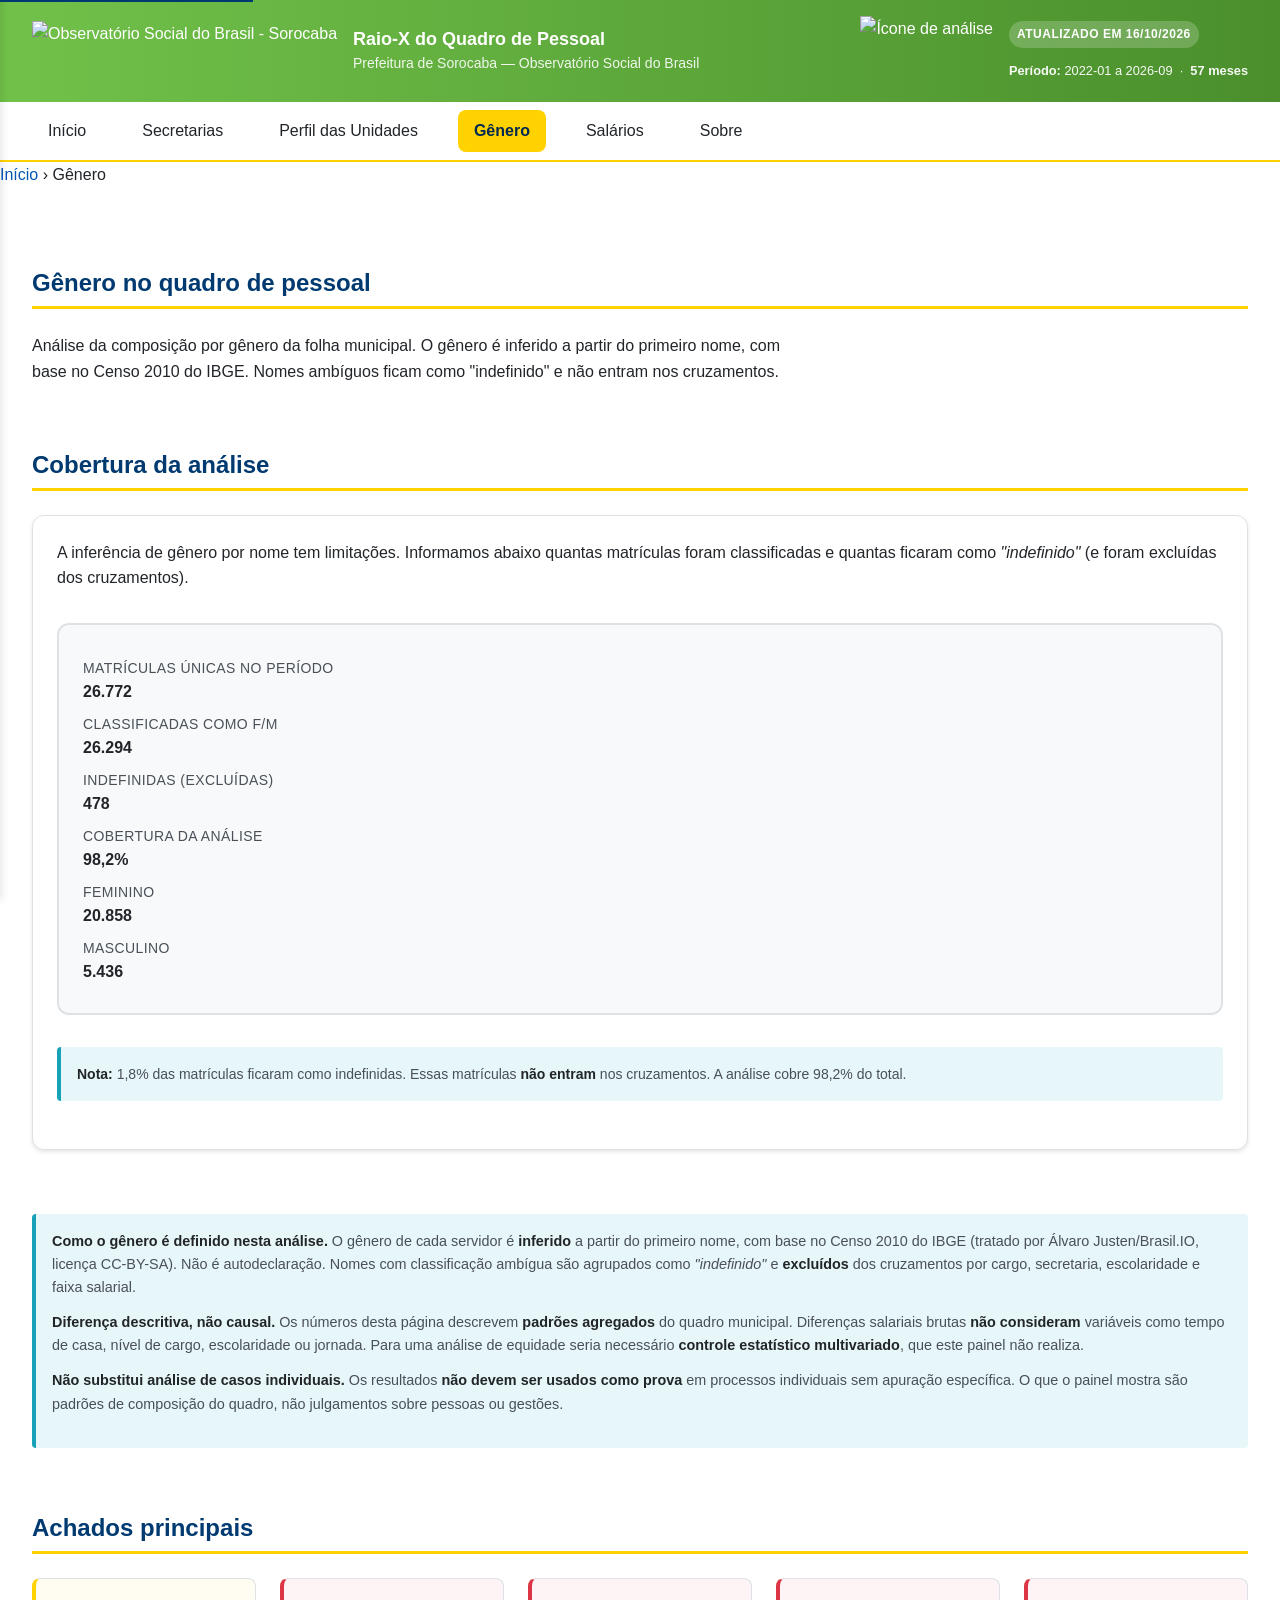
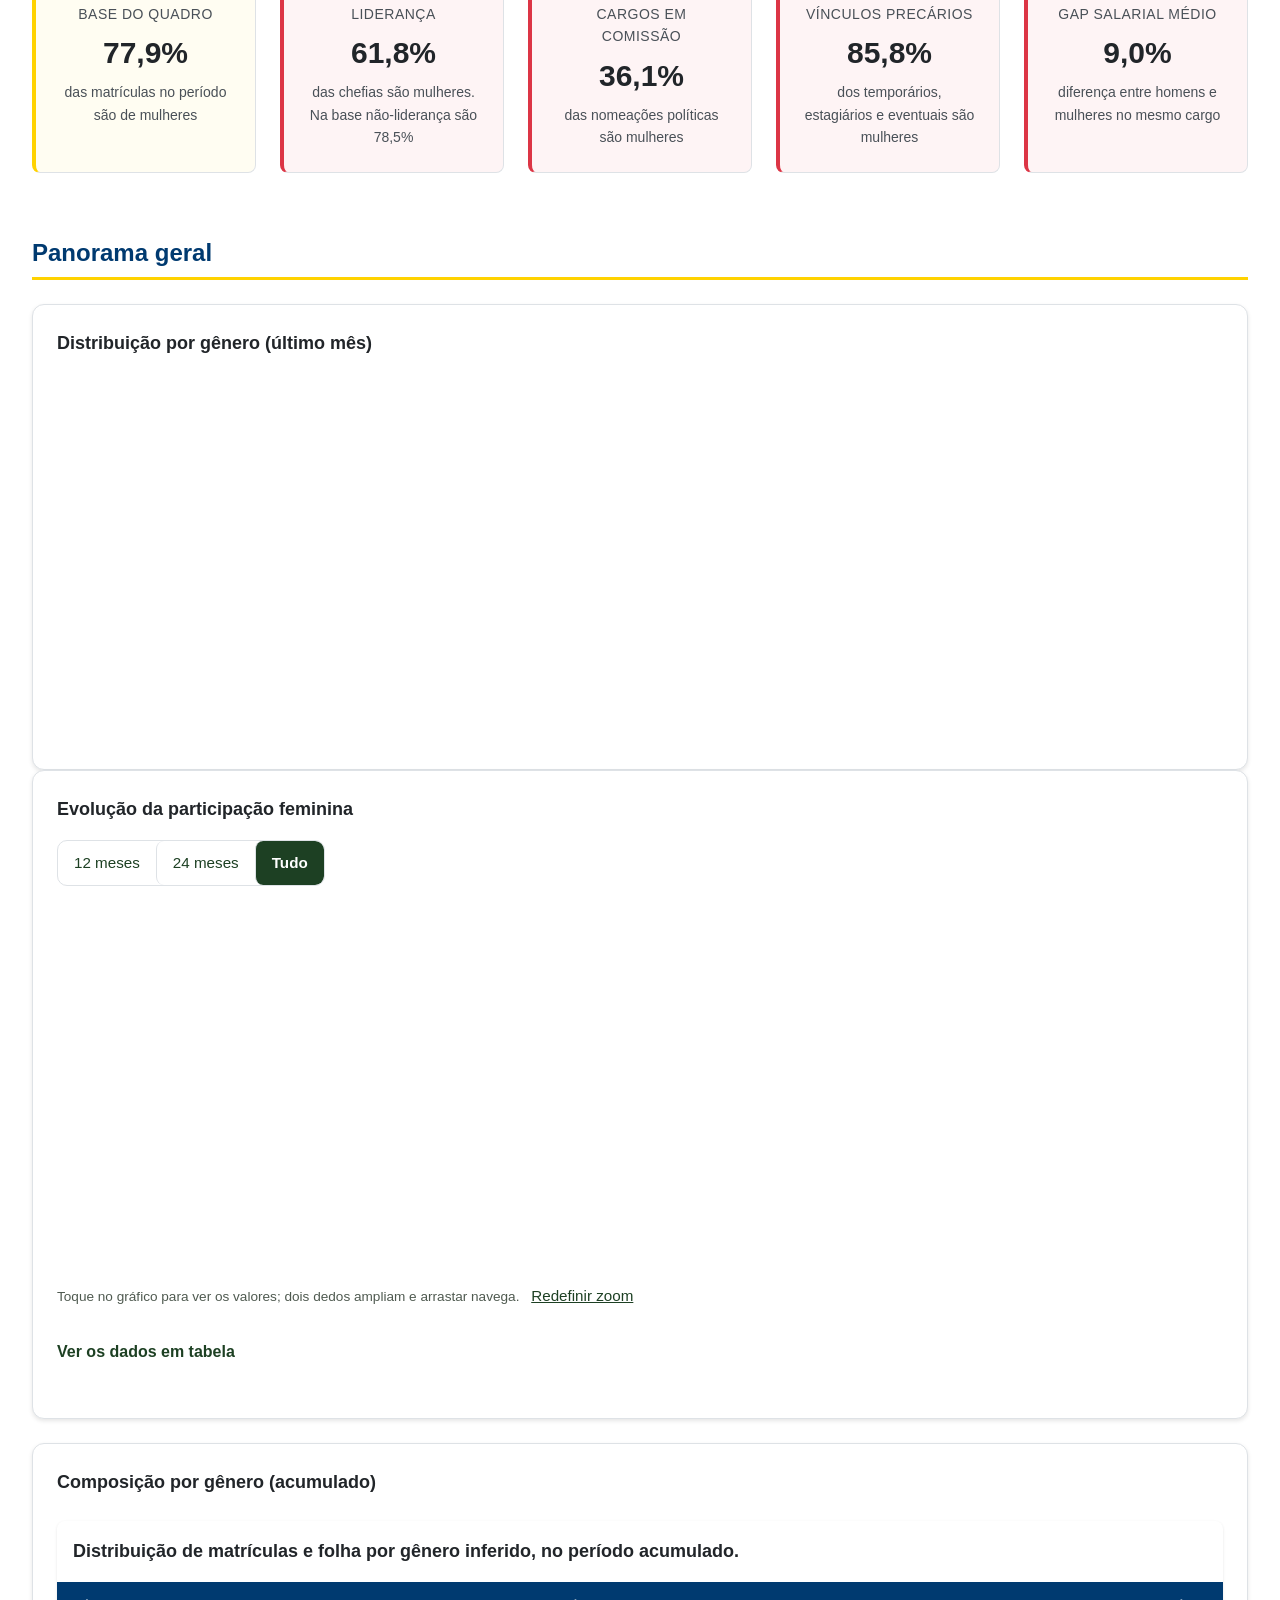
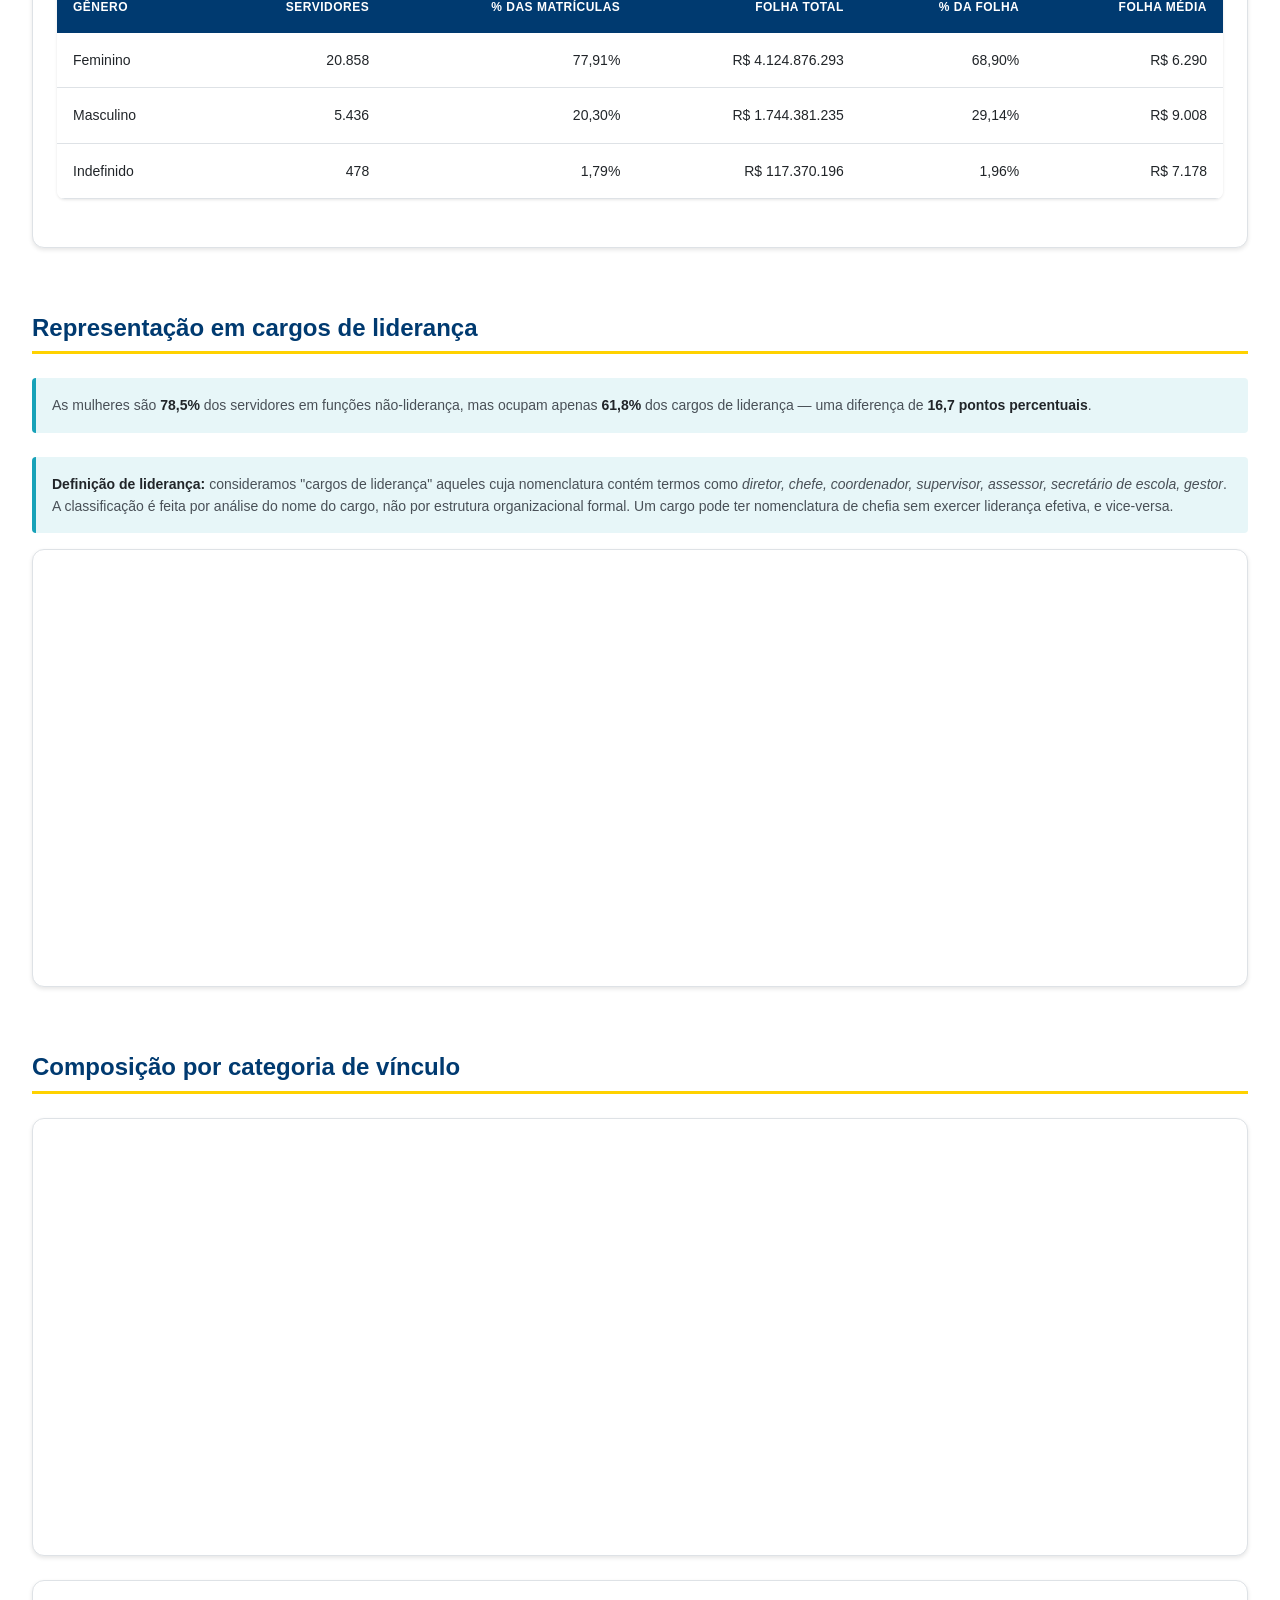
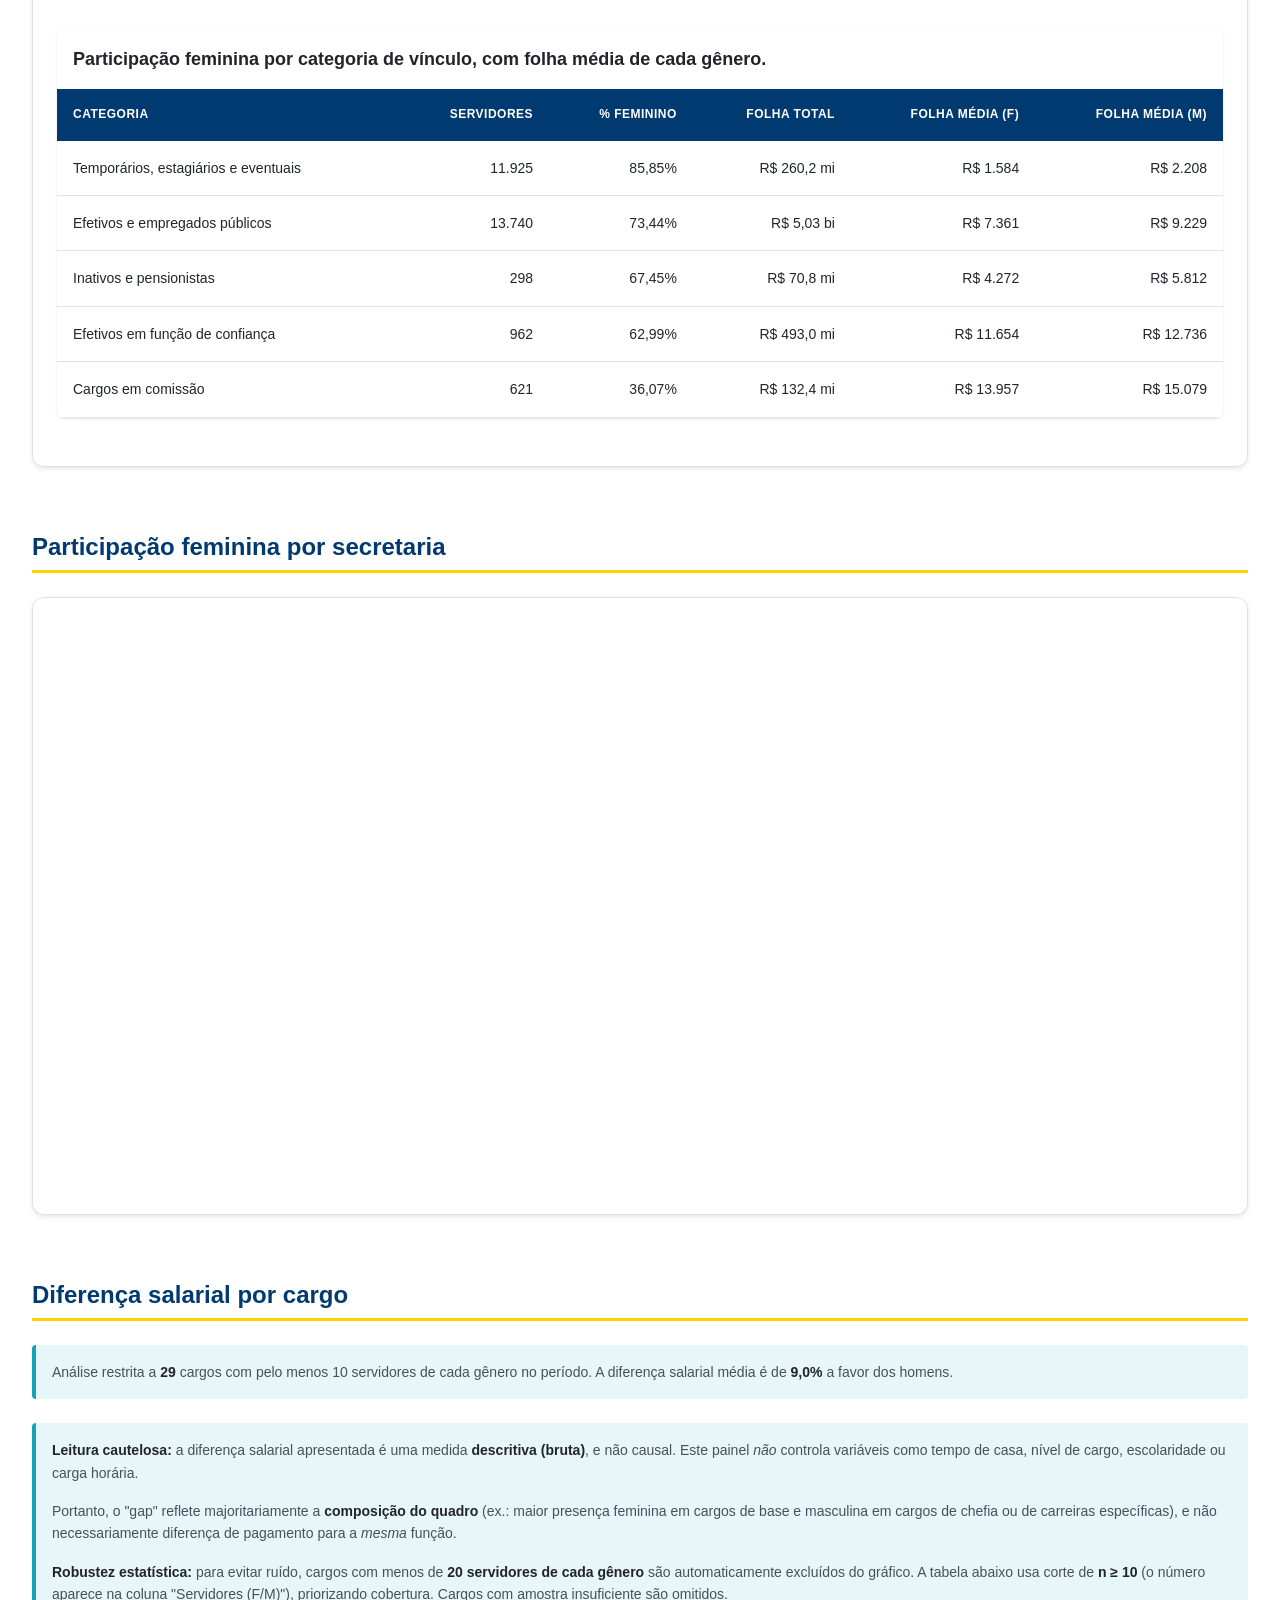
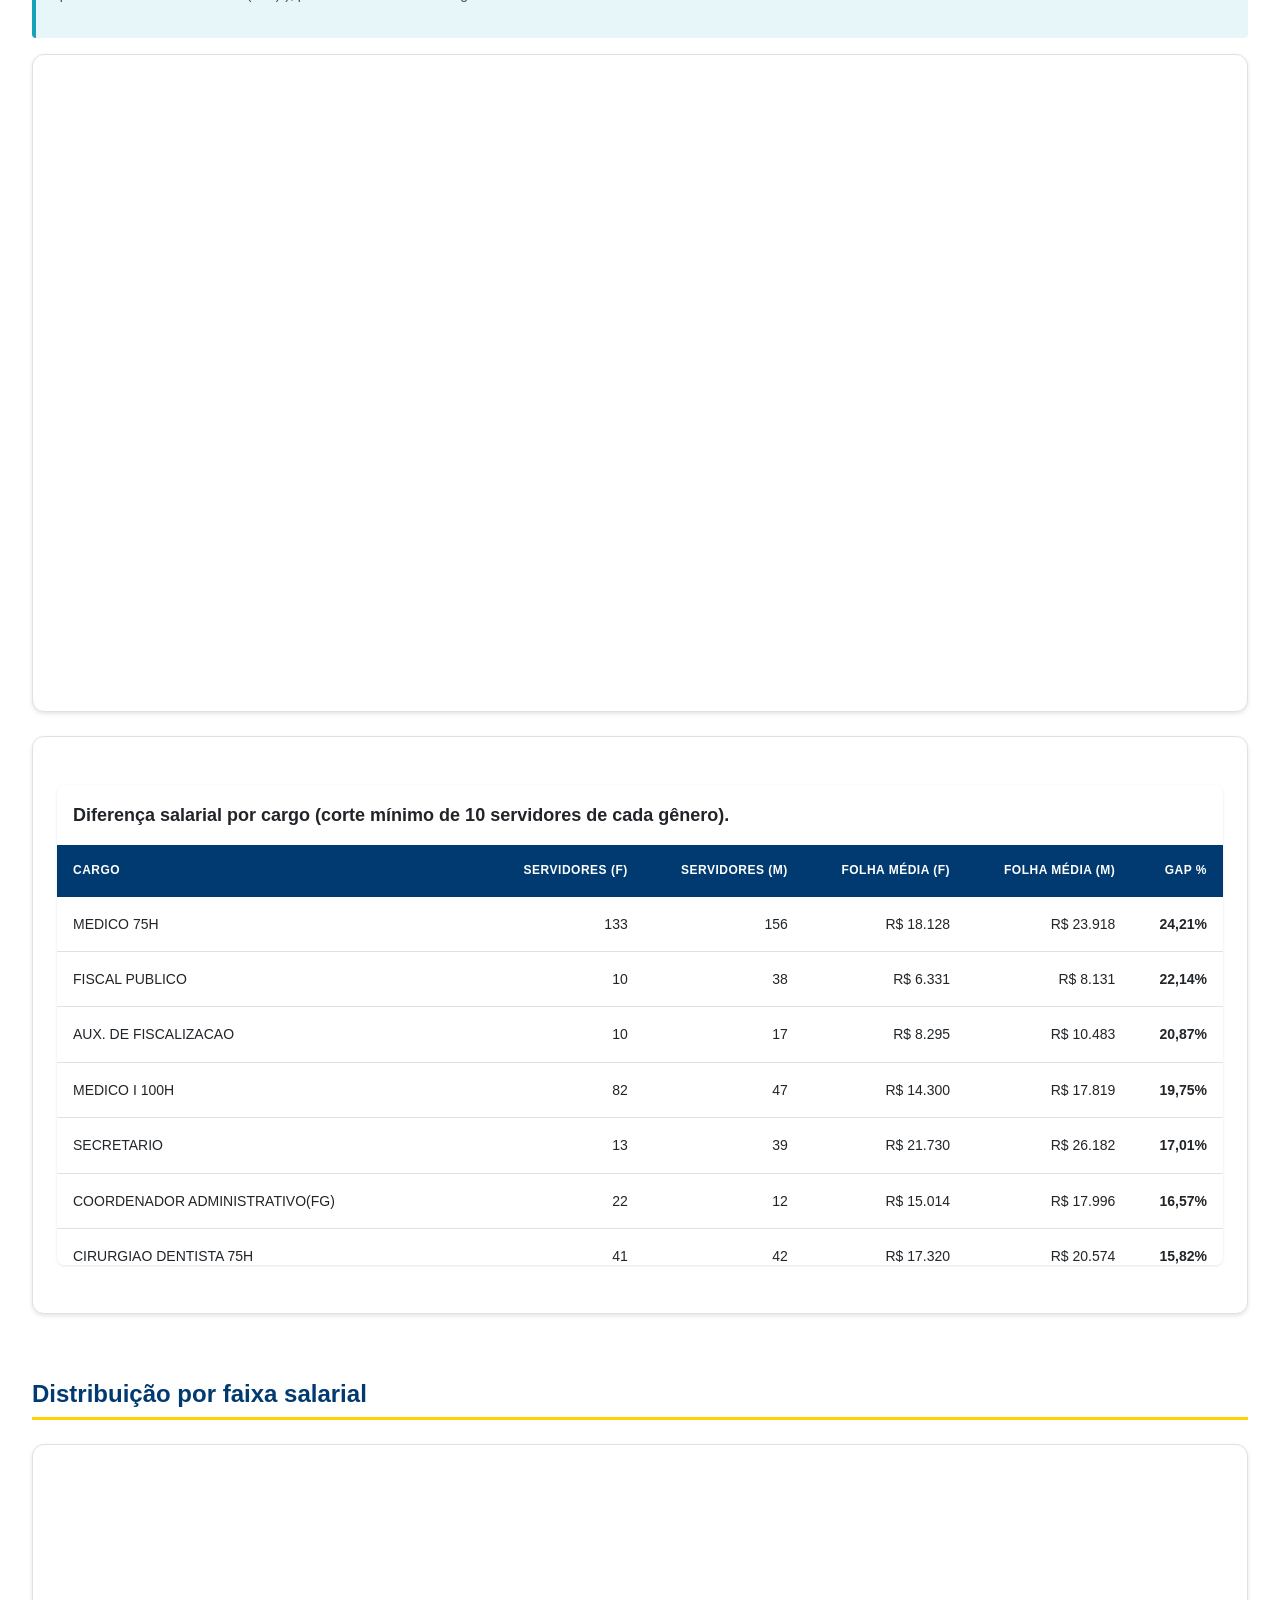
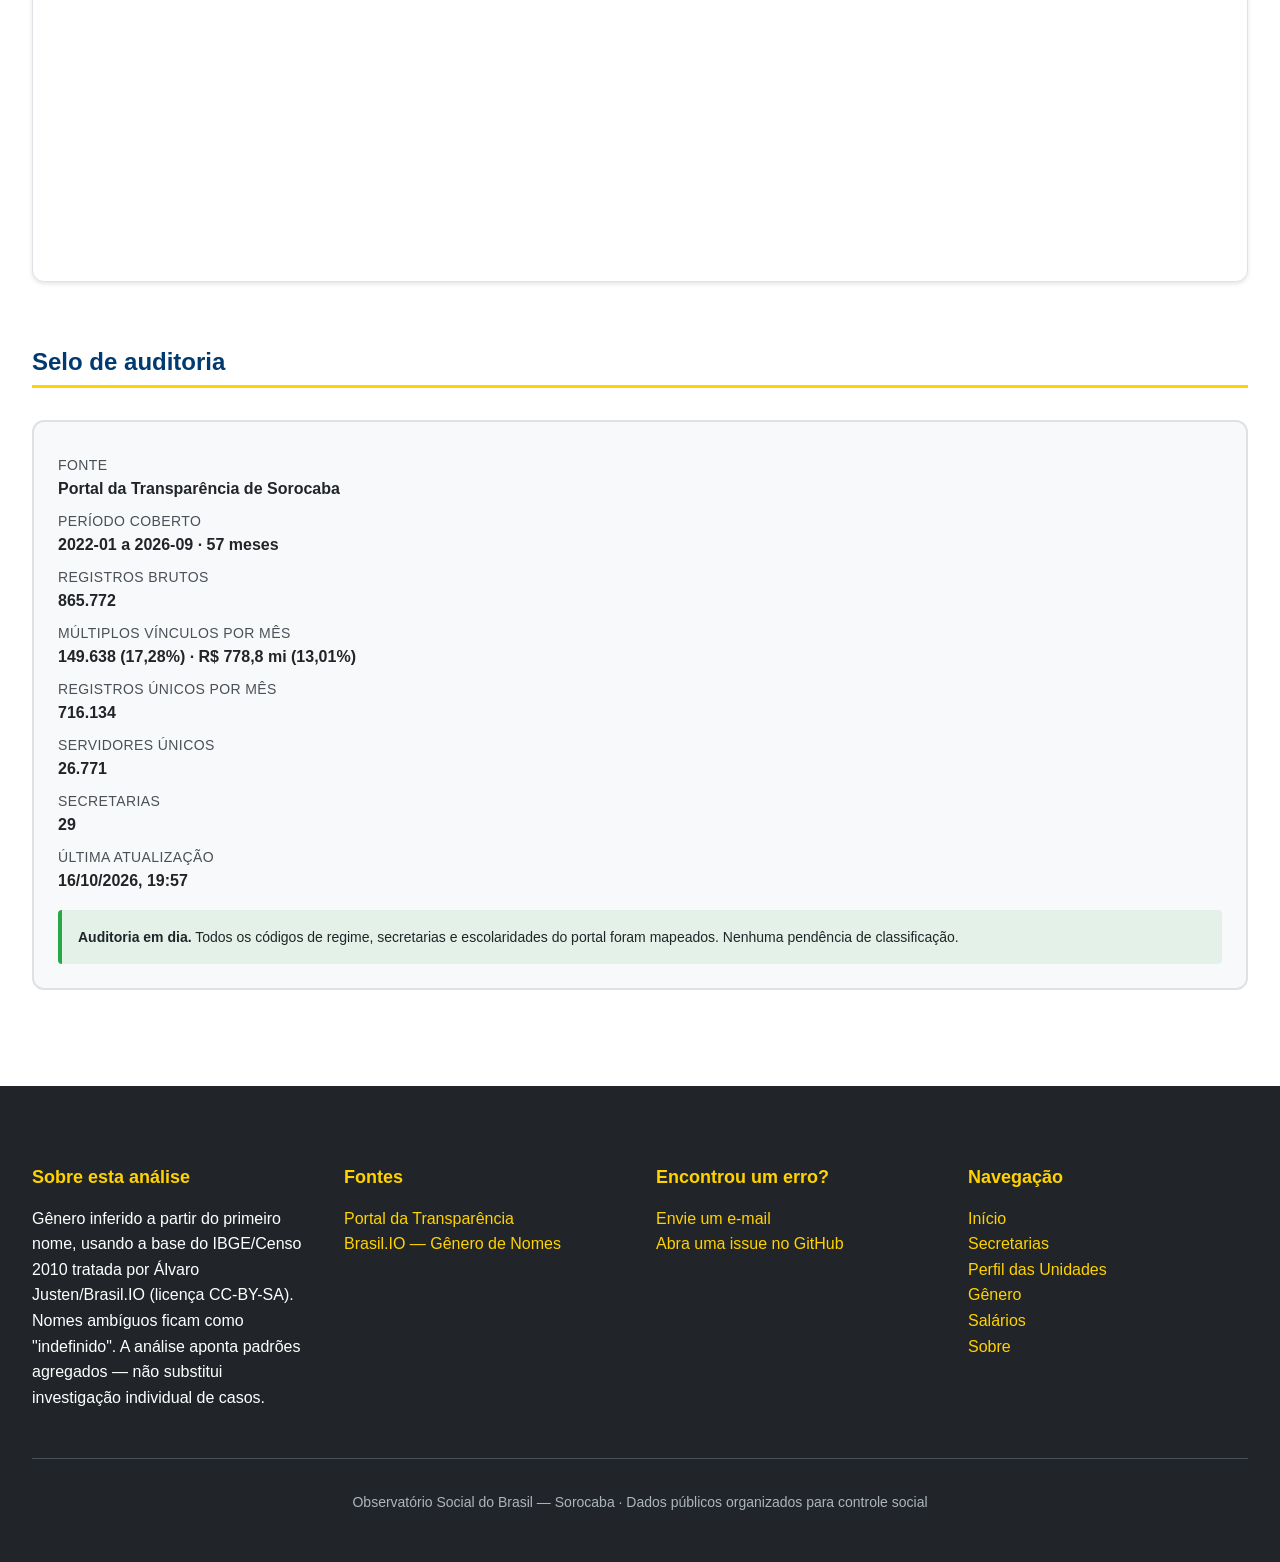
==== commit 62a7e375: "Dados set/2026 — 57 meses no painel" ====
--- a/genero.html
+++ b/genero.html
@@ -4,25 +4,25 @@
   <meta charset="UTF-8">
   <meta name="viewport" content="width=device-width, initial-scale=1.0">
   <title>Gênero — Raio-X do Quadro de Pessoal</title>
-  <link rel="canonical" href="https://obs-sorocaba.github.io/raiox-folha-sorocaba/genero.html">
+  <link rel="canonical" href="https://projetosciviltech.github.io/raiox-folha-sorocaba/genero.html">
   <meta name="description" content="Análise de gênero no quadro de pessoal da Prefeitura de Sorocaba: representação, liderança, gap salarial e evolução temporal.">
 
   <meta property="og:title" content="Gênero no quadro de pessoal — Sorocaba">
   <meta property="og:description" content="Análise de representação, liderança e gap salarial por gênero no quadro da Prefeitura de Sorocaba.">
   <meta property="og:type" content="website">
-  <meta property="og:url" content="https://obs-sorocaba.github.io/raiox-folha-sorocaba/genero.html">
+  <meta property="og:url" content="https://projetosciviltech.github.io/raiox-folha-sorocaba/genero.html">
   <meta property="og:site_name" content="Observatório Social do Brasil — Sorocaba">
   <meta property="og:locale" content="pt_BR">
-  <meta property="og:image" content="https://obs-sorocaba.github.io/raiox-folha-sorocaba/imagens/og-image.png">
-  <meta name="twitter:image" content="https://obs-sorocaba.github.io/raiox-folha-sorocaba/imagens/og-image.png">
+  <meta property="og:image" content="https://projetosciviltech.github.io/raiox-folha-sorocaba/imagens/og-image.png">
+  <meta name="twitter:image" content="https://projetosciviltech.github.io/raiox-folha-sorocaba/imagens/og-image.png">
   <meta name="twitter:card" content="summary_large_image">
   <meta name="twitter:title" content="Gênero no quadro de pessoal — Sorocaba">
   <meta name="twitter:description" content="Análise de representação, liderança e gap salarial no quadro municipal.">
 
-  <link rel="icon" type="image/png" sizes="32x32" href="imagens/favicon-32x32.png">
-  <link rel="icon" type="image/png" sizes="16x16" href="imagens/favicon-16x16.png">
-  <link rel="apple-touch-icon" sizes="180x180" href="imagens/apple-touch-icon.png">
-  <link rel="icon" href="imagens/favicon.ico">
+  <link rel="icon" type="image/png" sizes="32x32" href="favicon-32x32.png">
+  <link rel="icon" type="image/png" sizes="16x16" href="favicon-16x16.png">
+  <link rel="apple-touch-icon" sizes="180x180" href="apple-touch-icon.png">
+  <link rel="icon" href="favicon.ico">
   <link rel="stylesheet" href="assets/style.css?v=6">
 
   <script>
@@ -352,7 +352,7 @@
         <h3>Encontrou um erro?</h3>
         <p>
           <a href="mailto:sorocaba@osbrasil.org.br?subject=Erro%20no%20Raio-X%20da%20Folha">Envie um e-mail</a><br>
-          <a href="https://github.com/obs-sorocaba/raiox-folha-sorocaba/issues" target="_blank" rel="noopener">Abra uma issue no GitHub</a>
+          <a href="https://github.com/ProjetosCivilTech/raiox-folha-sorocaba/issues" target="_blank" rel="noopener">Abra uma issue no GitHub</a>
         </p>
       </div>
       <div>
@@ -376,13 +376,16 @@
     <div class="aviso-metodologico" style="margin: 2rem auto; max-width: 800px;">
       <strong>Este painel usa JavaScript para carregar os dados e renderizar gráficos.</strong>
       Sem JavaScript, os dados brutos continuam disponíveis na pasta
-      <a href="dados/excel/">dados/excel/</a> (formato XLSX).
+      <a href="sobre.html#dados-abertos">lista de dados abertos</a> (formato XLSX).
     </div>
   </noscript>
 
-  <script src="https://cdn.jsdelivr.net/npm/chart.js@4.4.0/dist/chart.umd.min.js" defer></script>
-  <script src="https://cdn.jsdelivr.net/npm/papaparse@5.4.1/papaparse.min.js" defer></script>
+  <script src="assets/vendor/chart.umd.js" defer></script>
+  <script src="assets/vendor/hammer.min.js" defer></script>
+  <script src="assets/vendor/chartjs-plugin-zoom.min.js" defer></script>
+  <script src="assets/vendor/papaparse.min.js" defer></script>
   <script src="assets/app.js?v=6" defer></script>
+  <script src="assets/serie_interativa.js?v=2" defer></script>
   <script src="assets/pagina_genero.js?v=6" defer></script>
 </body>
 </html>
--- a/assets/style.css
+++ b/assets/style.css
@@ -1,7 +1,7 @@
 /* ==========================================================================
    Raio-X do Quadro de Pessoal — Sorocaba
    Design System e Estilos Globais
-   v6 — Cabeçalho unificado com lupa maior (grid 2x2)
+   v7 — Cabeçalho unificado + gráficos de rosca com altura controlada
    ========================================================================== */
 
 /* ==========================================================================
@@ -204,7 +204,7 @@
 }
 
 /* ==========================================================================
-   4. LAYOUT — CABEÇALHO UNIFICADO (v6)
+   4. LAYOUT — CABEÇALHO UNIFICADO
    ========================================================================== */
 
 .cabecalho {
@@ -227,7 +227,6 @@
   gap: var(--espaco-md);
 }
 
-/* Identidade (Lado Esquerdo) */
 .cabecalho-identidade {
   display: flex;
   align-items: center;
@@ -266,7 +265,6 @@
   opacity: 0.9;
 }
 
-/* Metadados e Lupa (Lado Direito) — grid 2x2 */
 .cabecalho-meta {
   display: grid;
   grid-template-columns: auto 1fr;
@@ -280,8 +278,8 @@
 
 .cabecalho-lupa {
   grid-column: 1;
-  grid-row: 1 / 3;          /* ocupa as duas linhas da esquerda */
-  height: 70px;             /* lupa maior, agora que sobra espaço */
+  grid-row: 1 / 3;
+  height: 70px;
   width: auto;
   display: block;
   margin-bottom: 0;
@@ -620,6 +618,38 @@
 }
 
 /* ==========================================================================
+   CORREÇÃO v7 — Gráficos de rosca com altura fixa e canvas absoluto
+   Motivo: quando o canvas está dentro de um grid ao lado de uma tabela
+   alta, o Chart.js expande indefinidamente (bug de 2400px). A solução é
+   tirar o canvas do fluxo do grid com position: absolute.
+   ========================================================================== */
+
+.grafico-container.baixo,
+.grafico-container:has(> canvas[id*="rosca"]),
+.grafico-container:has(> canvas[id*="categoria"]),
+.grafico-container:has(> canvas[id*="geral"]),
+.grafico-container:has(> canvas[id*="unidade-tipo"]),
+.grafico-container:has(> canvas[id*="unidade-folha"]) {
+  position: relative;
+  height: 340px;
+  min-height: 340px;
+  max-height: 340px;
+}
+
+.grafico-container.baixo > canvas,
+.grafico-container:has(> canvas[id*="rosca"]) > canvas,
+.grafico-container:has(> canvas[id*="categoria"]) > canvas,
+.grafico-container:has(> canvas[id*="geral"]) > canvas,
+.grafico-container:has(> canvas[id*="unidade-tipo"]) > canvas,
+.grafico-container:has(> canvas[id*="unidade-folha"]) > canvas {
+  position: absolute;
+  top: 0;
+  left: 0;
+  width: 100% !important;
+  height: 100% !important;
+}
+
+/* ==========================================================================
    10. COMPONENTES — FILTROS E FORMULÁRIOS
    ========================================================================== */
 
@@ -1020,7 +1050,6 @@
   border: 0;
 }
 
-/* Skip link */
 .skip-link {
   position: absolute;
   top: -40px;
@@ -1073,7 +1102,6 @@
     font-size: 0.75rem;
   }
 
-  /* Cabeçalho meta em grid 2x2 também no mobile */
   .cabecalho-meta {
     width: 100%;
     max-width: none;
@@ -1090,7 +1118,6 @@
     white-space: normal;
   }
 
-  /* Menu: esconde os links, mostra só quando a classe "visivel" estiver presente */
   .menu-conteudo {
     flex-wrap: wrap;
   }
@@ -1130,6 +1157,18 @@
   th,
   td {
     padding: var(--espaco-sm);
+  }
+
+  /* Gráficos de rosca menores no mobile */
+  .grafico-container.baixo,
+  .grafico-container:has(> canvas[id*="rosca"]),
+  .grafico-container:has(> canvas[id*="categoria"]),
+  .grafico-container:has(> canvas[id*="geral"]),
+  .grafico-container:has(> canvas[id*="unidade-tipo"]),
+  .grafico-container:has(> canvas[id*="unidade-folha"]) {
+    height: 280px;
+    min-height: 280px;
+    max-height: 280px;
   }
 }
 
@@ -1195,4 +1234,65 @@
   table {
     page-break-inside: avoid;
   }
-}+}
+
+/* ==========================================================================
+   SÉRIE INTERATIVA (mobile-first) — v1
+   ========================================================================== */
+.serie-controles { display: flex; flex-wrap: wrap; gap: 0.75rem; margin: 0 0 0.75rem; }
+.seg { display: inline-flex; border: 1px solid var(--borda, #dfe6da); border-radius: 10px; overflow: hidden; background: #fff; }
+.seg-btn {
+  min-height: 44px; min-width: 44px; padding: 0 1rem; border: 0; background: transparent;
+  font: inherit; font-size: 0.95rem; color: #1d4023; cursor: pointer; touch-action: manipulation;
+}
+.seg-btn + .seg-btn { border-left: 1px solid var(--borda, #dfe6da); }
+.seg-btn.ativo { background: #1d4023; color: #fff; font-weight: 600; }
+.seg-btn:focus-visible { outline: 3px solid #ffd200; outline-offset: -3px; }
+.seg-link { border: 0 !important; background: none; text-decoration: underline; padding: 0 0.5rem; min-height: 44px; }
+.serie-resumo { margin: 0 0 0.5rem; font-size: 1rem; line-height: 1.5; }
+.grafico-container.grafico-serie { height: 400px; min-height: 0; margin: 0.5rem 0; }
+.grafico-serie > canvas { position: absolute; inset: 0; width: 100% !important; height: 100% !important; }
+.serie-dica { margin: 0 0 0.75rem; font-size: 0.85rem; color: #4f5a50; }
+.serie-eventos { list-style: none; margin: 0 0 1rem; padding: 0; font-size: 0.9rem; }
+.serie-eventos li { display: flex; gap: 0.5rem; align-items: flex-start; margin: 0.35rem 0; }
+.serie-ev-num { flex: none; display: inline-grid; place-items: center; width: 20px; height: 20px; border-radius: 50%; background: #8a5a00; color: #fff; font-size: 0.7rem; font-weight: 700; }
+.serie-tabela { margin: 0 0 1.25rem; }
+.serie-tabela summary { cursor: pointer; min-height: 44px; display: flex; align-items: center; font-weight: 600; color: #1d4023; }
+.tabela-rolagem { max-height: 360px; overflow: auto; -webkit-overflow-scrolling: touch; border: 1px solid var(--borda, #dfe6da); border-radius: 8px; }
+.tabela-rolagem table { width: 100%; border-collapse: collapse; font-size: 0.9rem; }
+.tabela-rolagem th, .tabela-rolagem td { padding: 0.5rem 0.75rem; text-align: right; white-space: nowrap; }
+.tabela-rolagem thead th { position: sticky; top: 0; background: #f4f7f2; }
+.tabela-rolagem th:first-child { text-align: left; }
+@media (max-width: 600px) {
+  .grafico-container.grafico-serie { height: 340px; margin-left: -0.5rem; margin-right: -0.25rem; width: auto; }
+  .serie-controles { gap: 0.5rem; }
+  .seg { width: 100%; }
+  .seg .seg-btn { flex: 1; padding: 0 0.5rem; }
+}
+
+/* Cabeçalho compacto no celular: só o menu fica fixo (antes, cabeçalho e menu
+   disputavam o topo e ocupavam ~20% da tela). */
+@media (max-width: 768px) {
+  .cabecalho { position: static; padding: 0.5rem 1rem; }
+  .cabecalho-logo-completo img { height: 40px; }
+  .cabecalho-titulo h1 { font-size: 1.1rem; }
+  .cabecalho-titulo p { display: none; }
+  .cabecalho-lupa { display: none; }
+  .cabecalho-meta { grid-template-columns: 1fr; max-width: none; }
+}
+
+/* Um único botão ☰ (o "botão lateral" não tinha estilo e duplicava o menu) */
+.botao-lateral { display: none; }
+.menu-hamburguer { min-width: 44px; min-height: 44px; }
+
+.serie-faixa { display: inline-block; width: 14px; height: 10px; background: rgba(79,90,80,0.18); vertical-align: middle; margin-right: 4px; border-radius: 2px; }
+
+/* Comparação entre órgãos (Secretarias) */
+.comparar { display: flex; flex-wrap: wrap; gap: 0.5rem 0.75rem; align-items: center; margin: 0 0 0.75rem; }
+.comparar select { min-height: 44px; max-width: 100%; flex: 1 1 220px; font: inherit; }
+.comparar .chk { display: flex; align-items: center; gap: 0.5rem; min-height: 44px; flex-basis: 100%; font-size: 0.95rem; }
+.comparar .chk input { width: 22px; height: 22px; }
+.comparar [hidden] { display: none !important; }
+.chips { display: flex; flex-wrap: wrap; gap: 0.5rem; flex-basis: 100%; }
+.chip { display: inline-flex; align-items: center; gap: 0.25rem; padding: 0 0 0 0.75rem; border: 1px solid var(--borda, #dfe6da); border-radius: 999px; background: #f4f7f2; min-height: 36px; font-size: 0.9rem; }
+.chip button { min-width: 44px; min-height: 36px; border: 0; background: none; font-size: 1.25rem; cursor: pointer; color: #1d4023; }
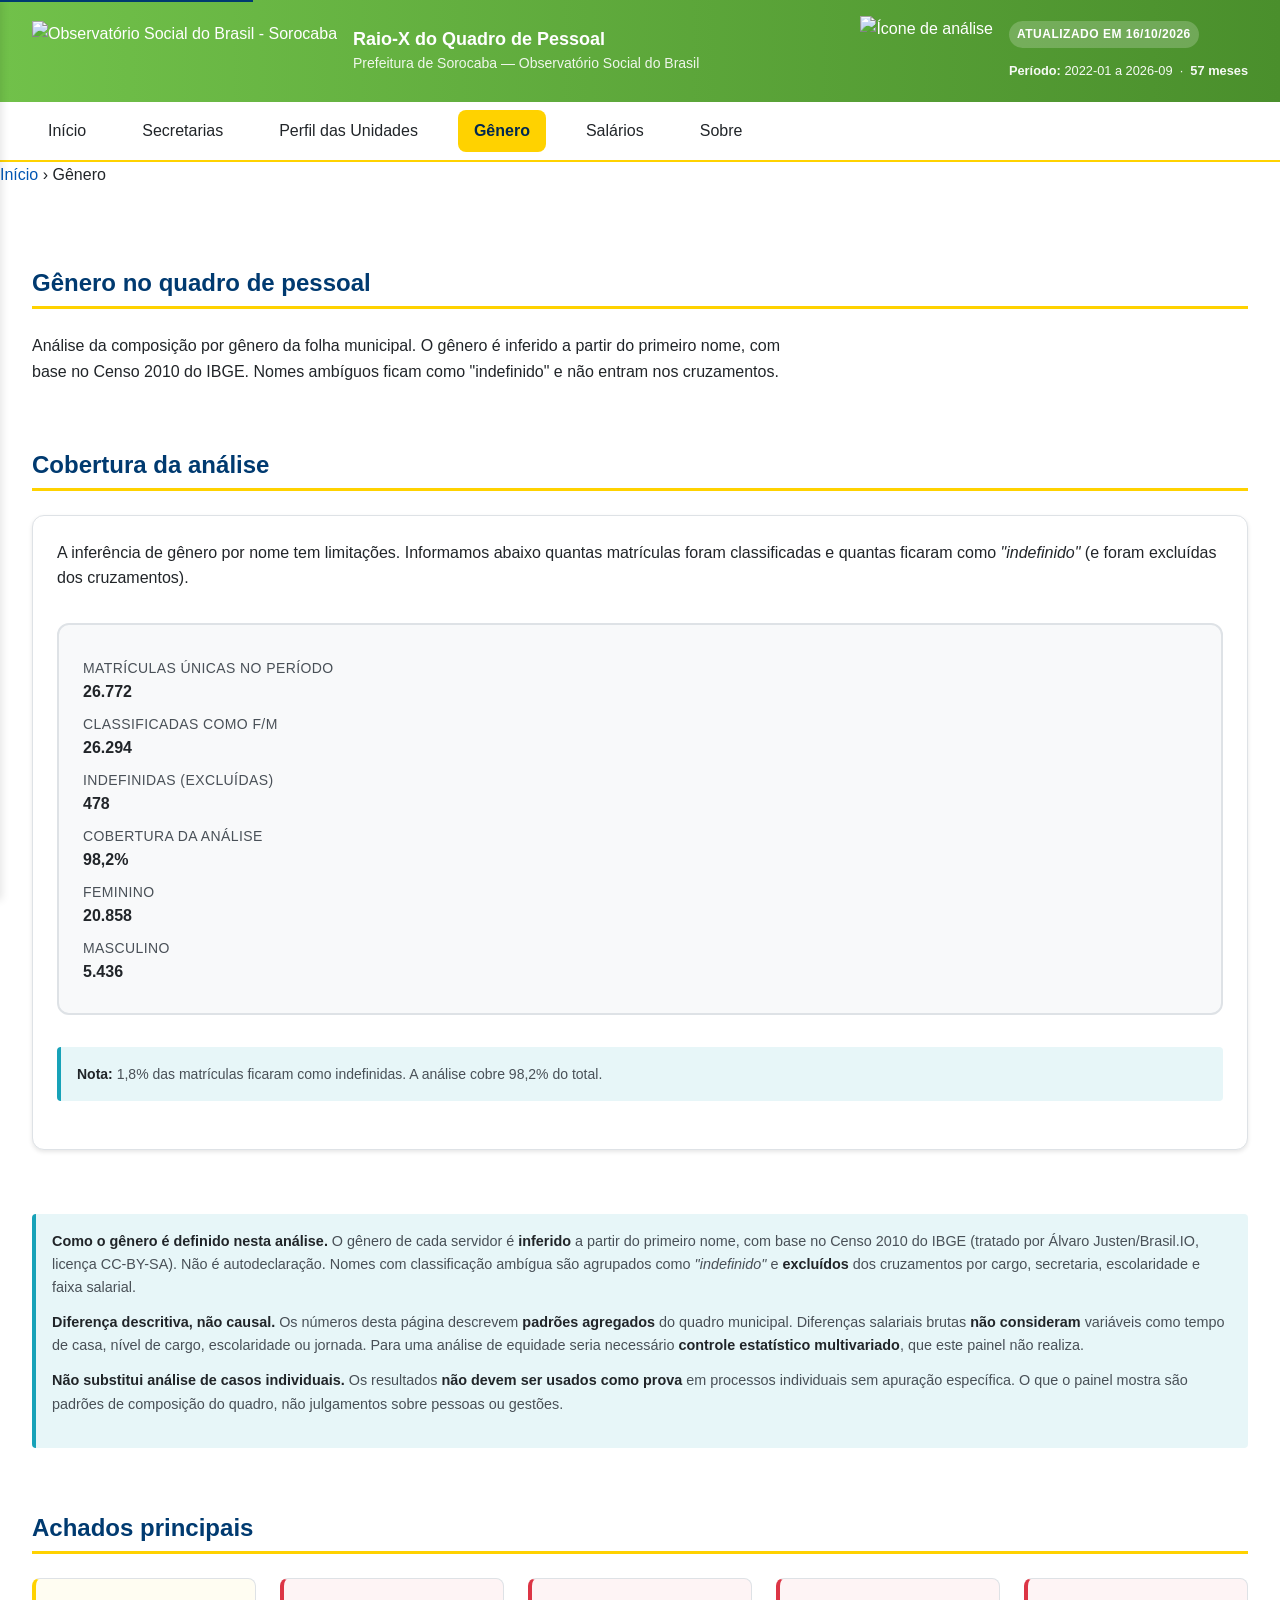
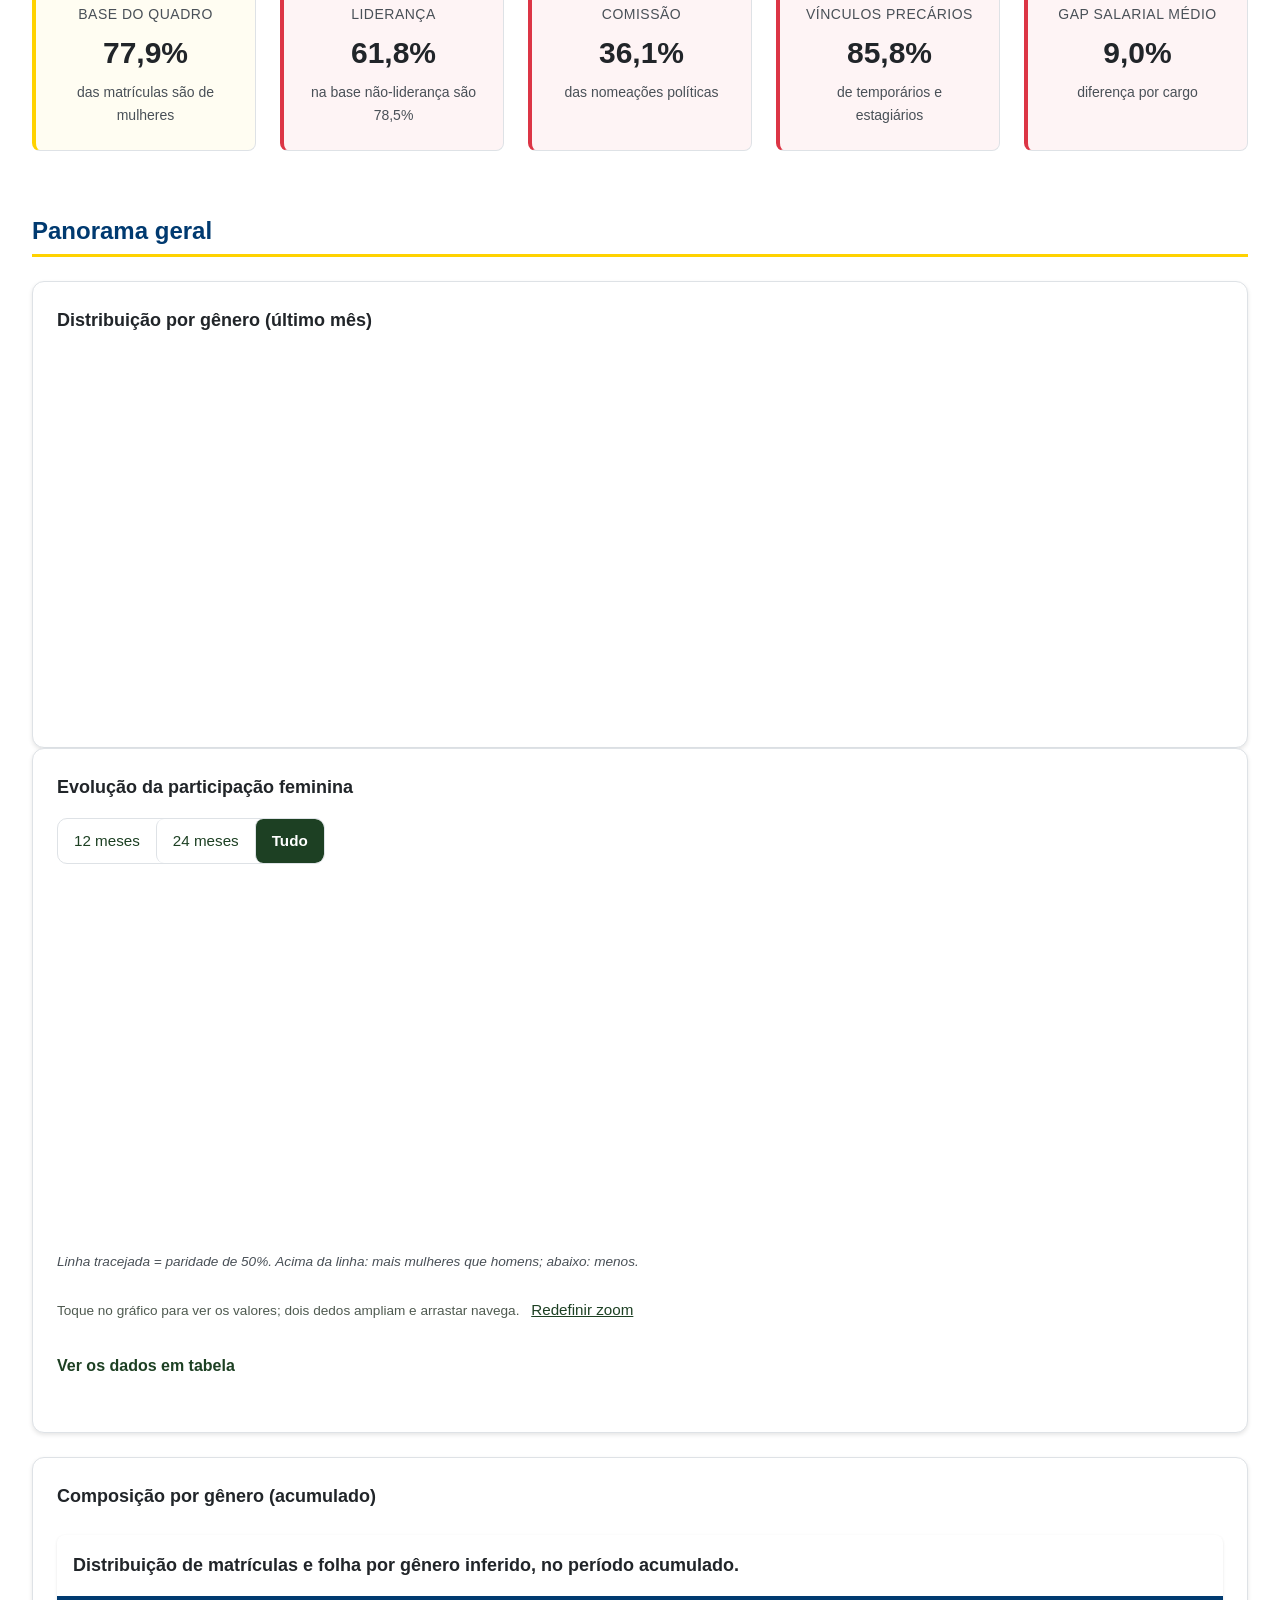
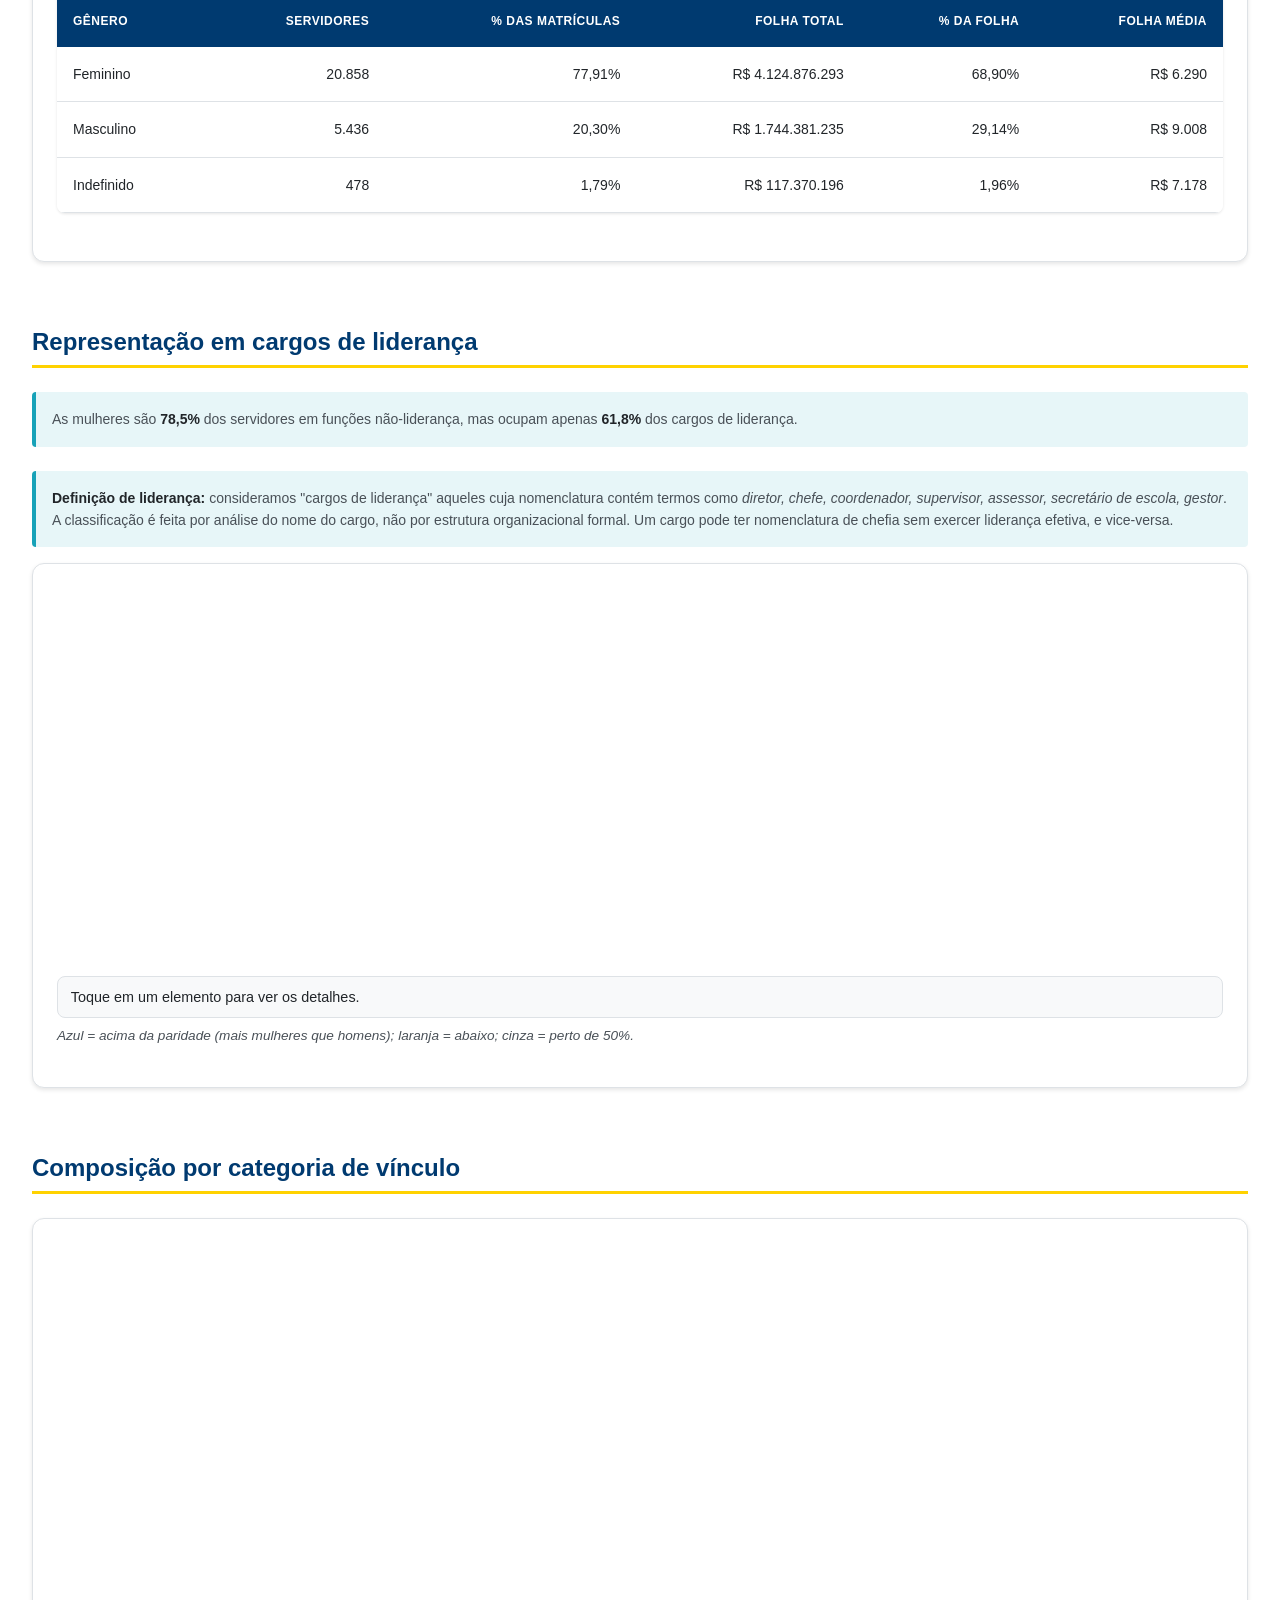
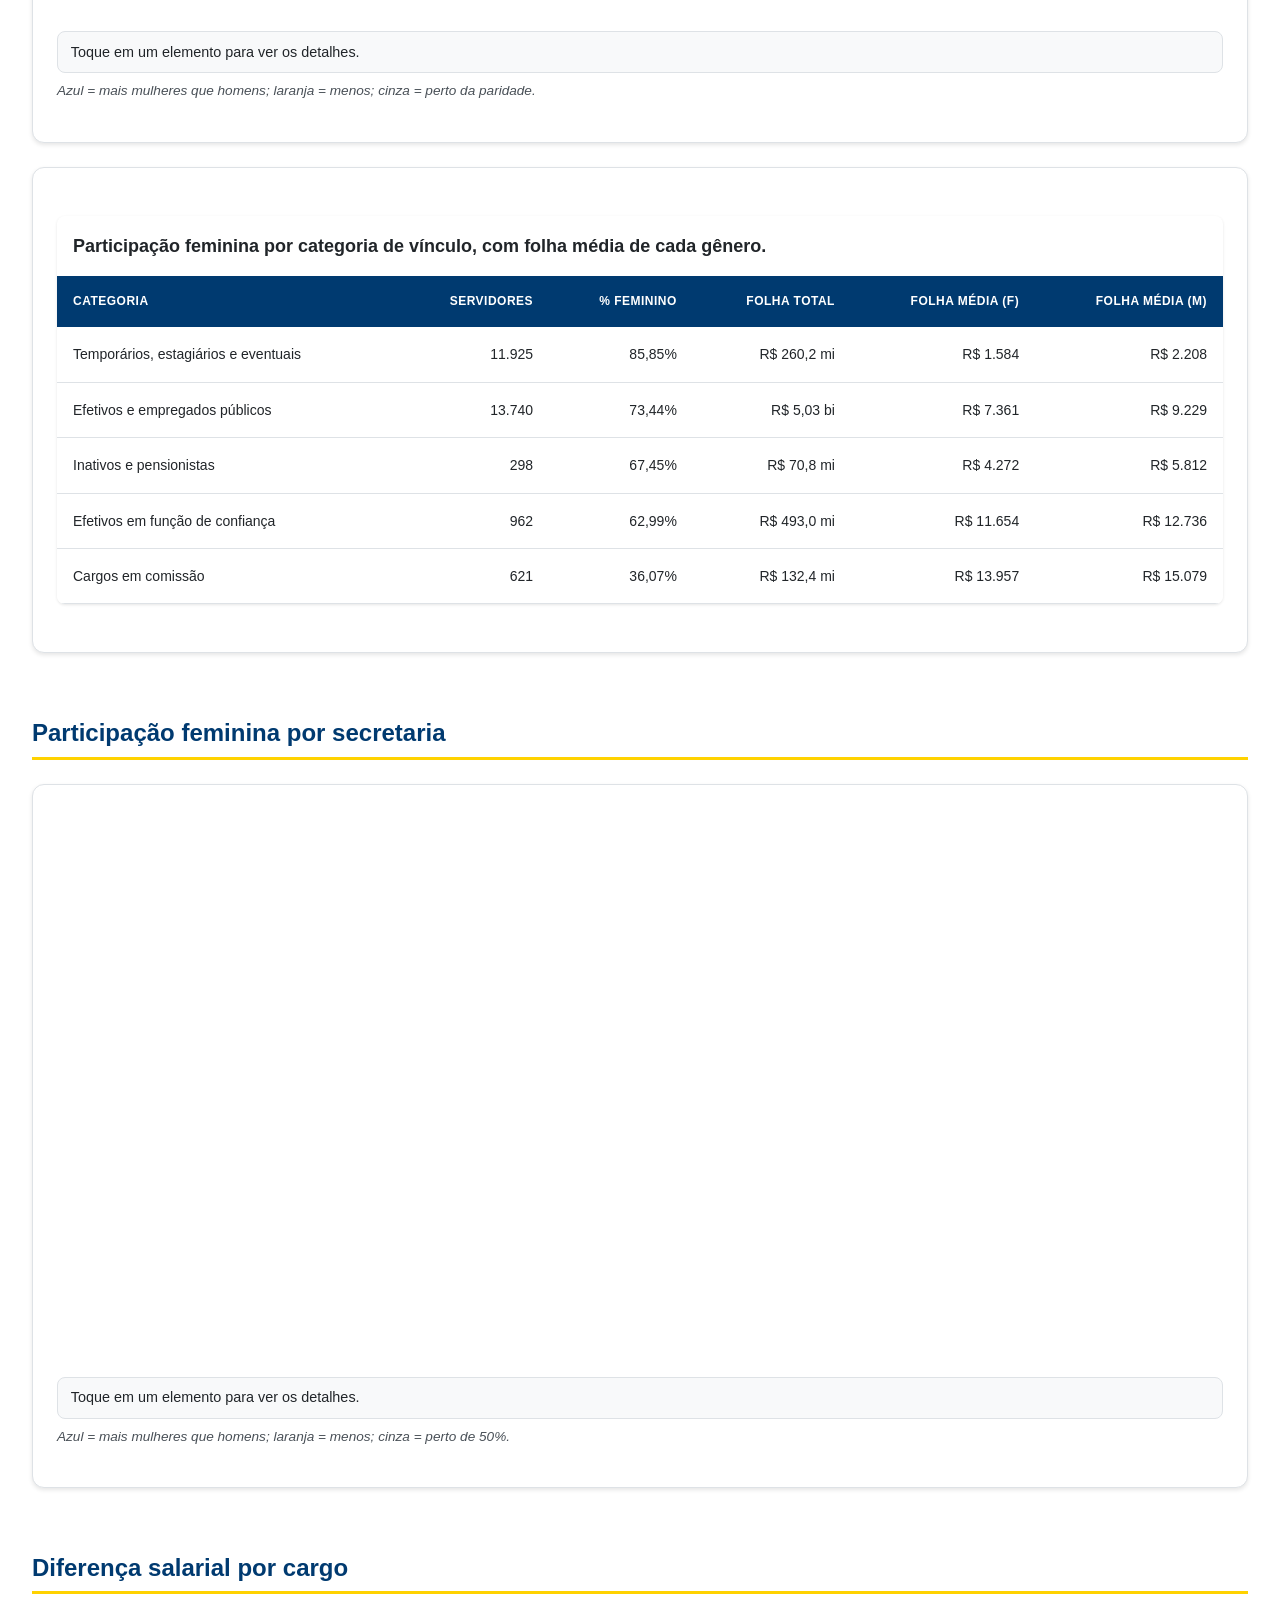
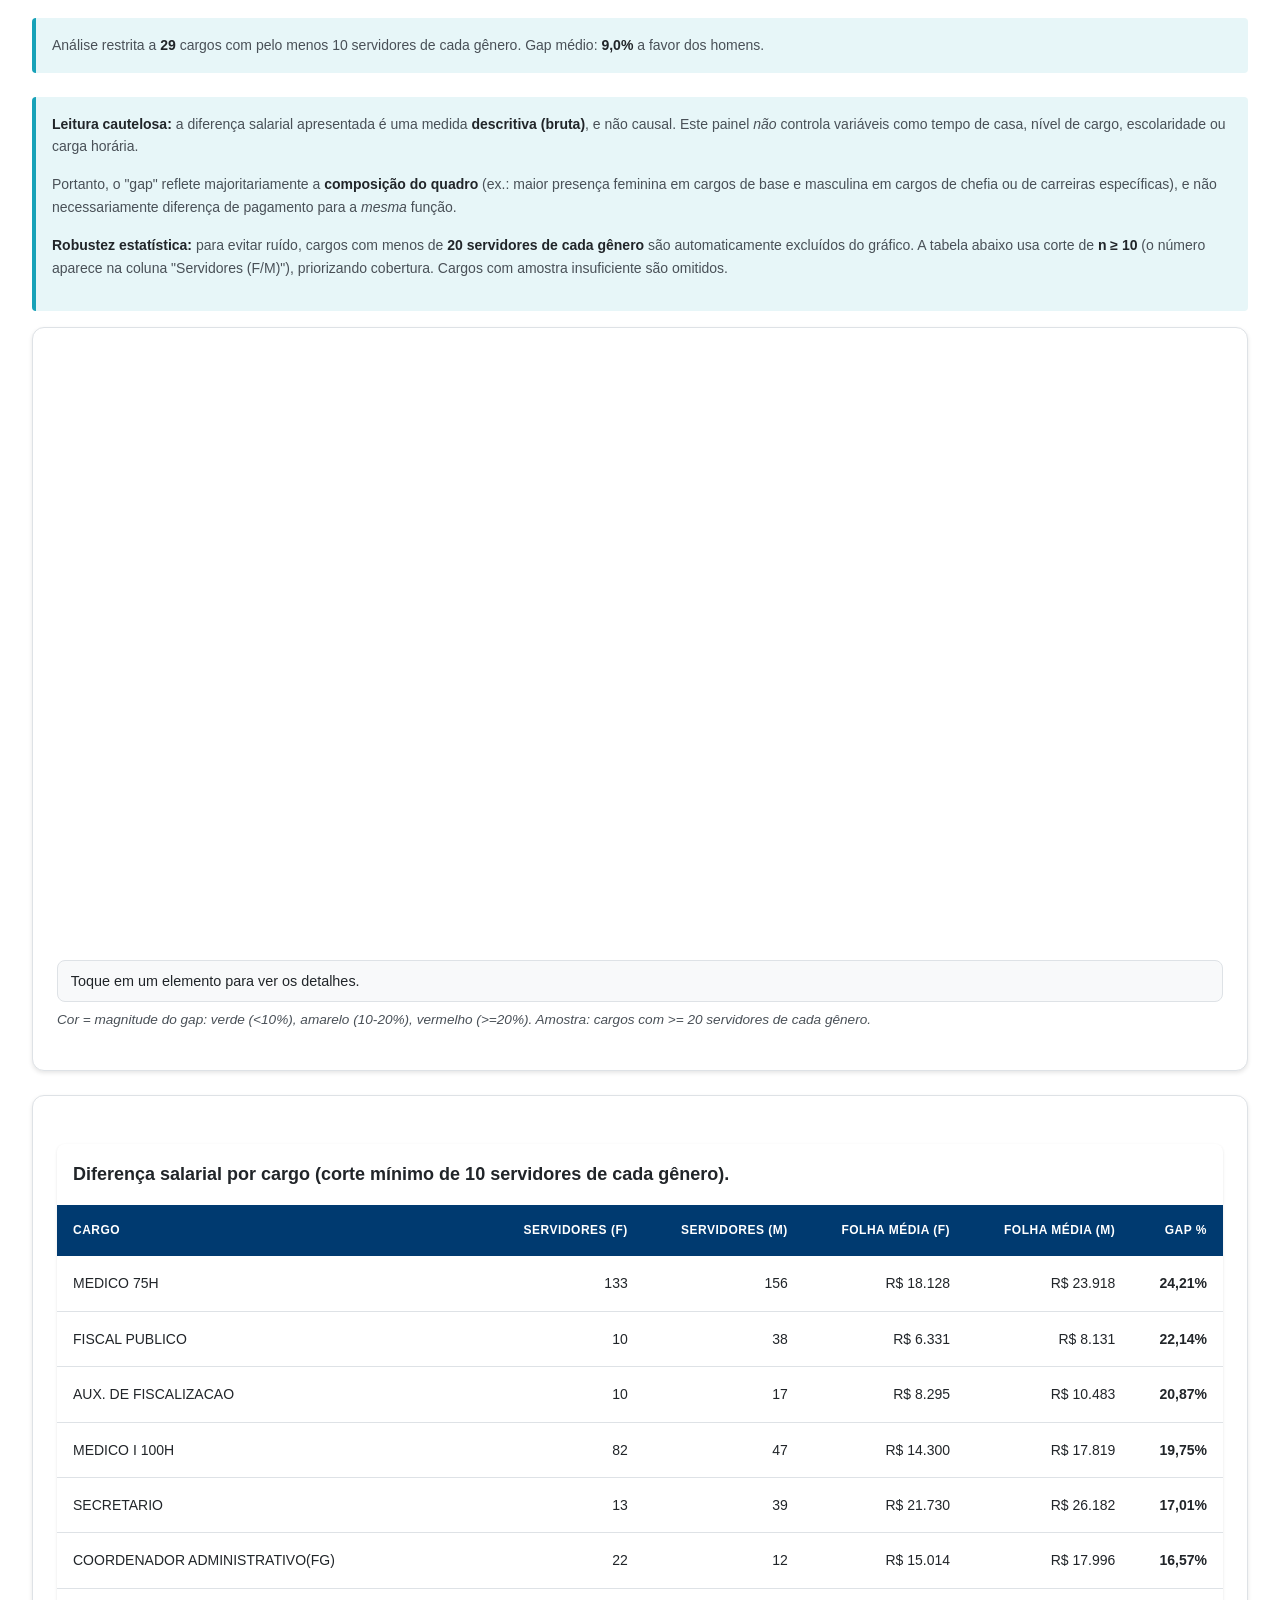
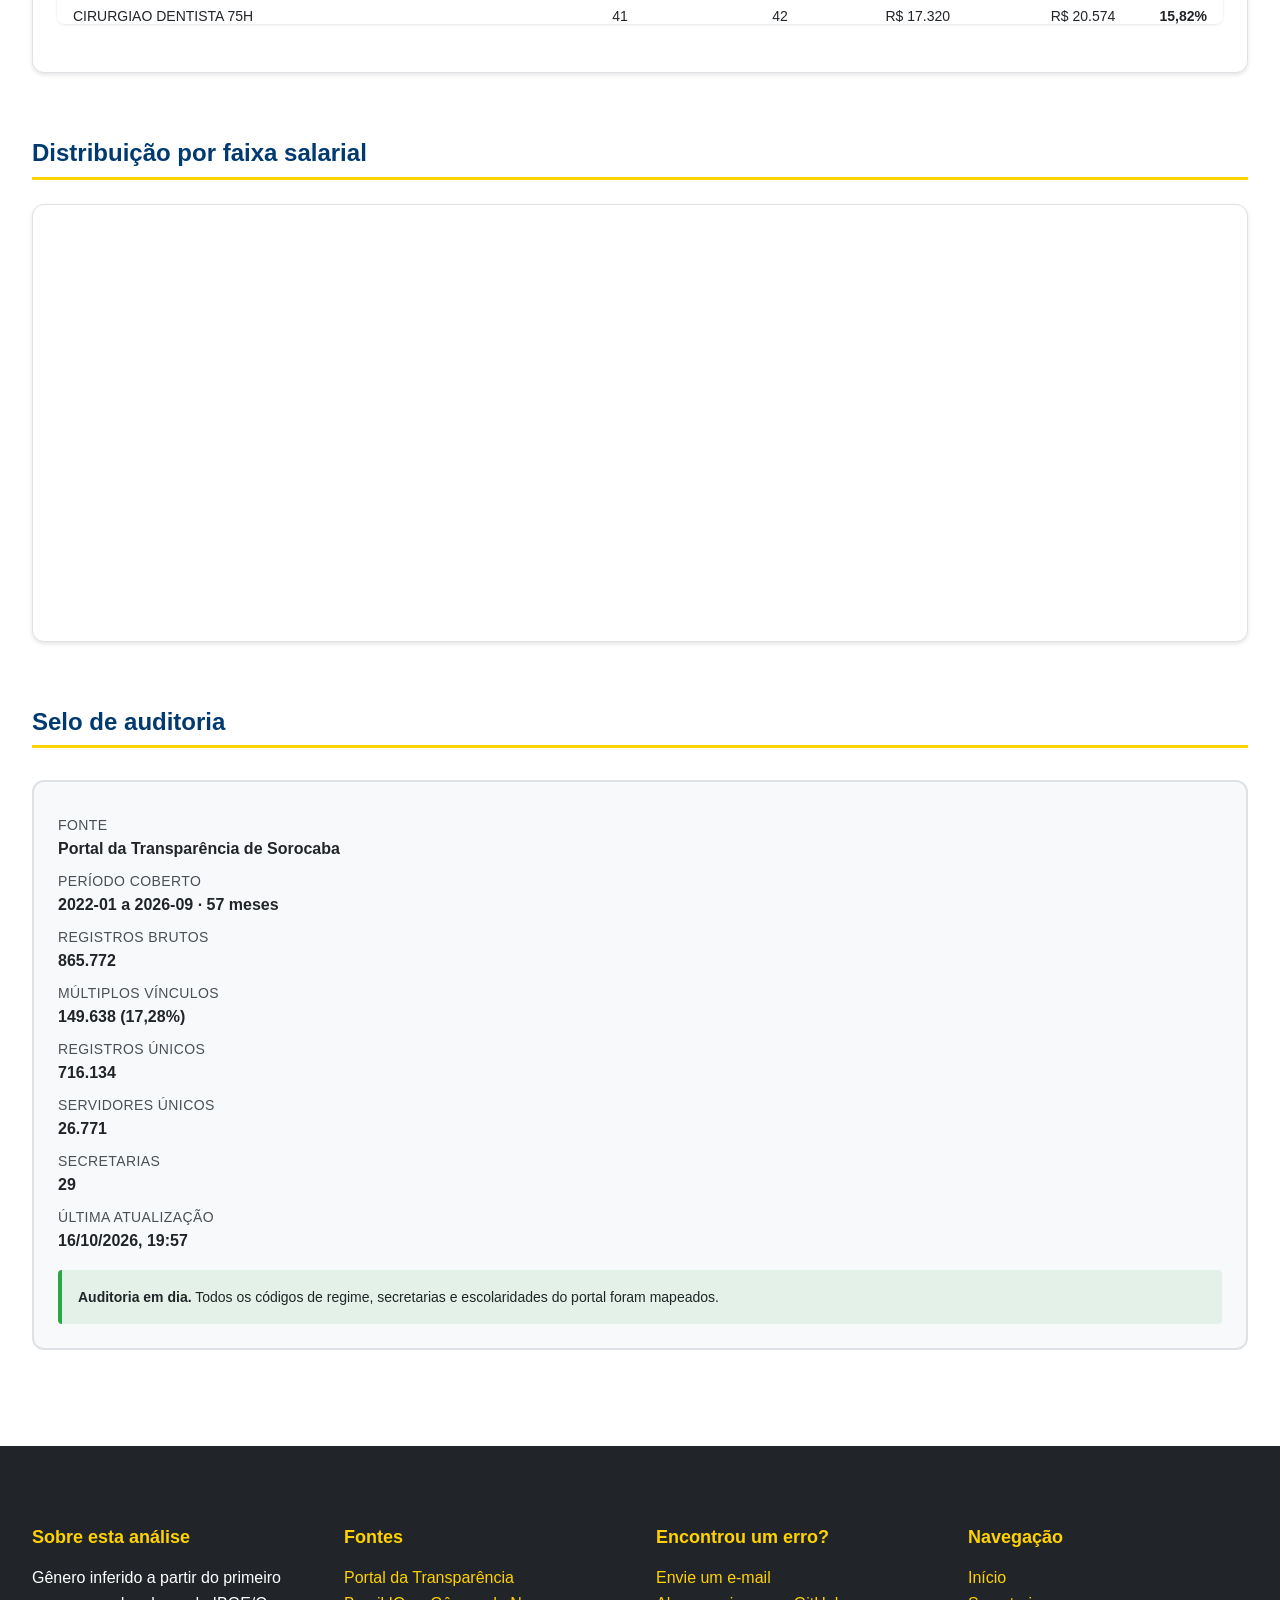
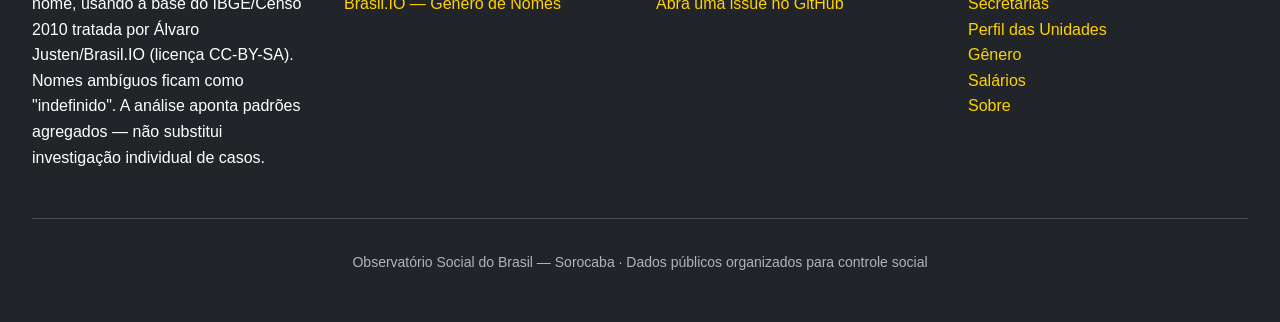
==== commit 0362b19e: "Fase 2: cores dinâmicas, painel de detalhe, Top secretarias, variação real, animações sutis + cleanu" ====
--- a/genero.html
+++ b/genero.html
@@ -13,8 +13,8 @@
   <meta property="og:url" content="https://projetosciviltech.github.io/raiox-folha-sorocaba/genero.html">
   <meta property="og:site_name" content="Observatório Social do Brasil — Sorocaba">
   <meta property="og:locale" content="pt_BR">
-  <meta property="og:image" content="https://projetosciviltech.github.io/raiox-folha-sorocaba/imagens/og-image.png">
-  <meta name="twitter:image" content="https://projetosciviltech.github.io/raiox-folha-sorocaba/imagens/og-image.png">
+  <meta property="og:image" content="https://projetosciviltech.github.io/raiox-folha-sorocaba/imagens/logo-obs-brasil.png">
+  <meta name="twitter:image" content="https://projetosciviltech.github.io/raiox-folha-sorocaba/imagens/logo-obs-brasil.png">
   <meta name="twitter:card" content="summary_large_image">
   <meta name="twitter:title" content="Gênero no quadro de pessoal — Sorocaba">
   <meta name="twitter:description" content="Análise de representação, liderança e gap salarial no quadro municipal.">
@@ -23,7 +23,7 @@
   <link rel="icon" type="image/png" sizes="16x16" href="favicon-16x16.png">
   <link rel="apple-touch-icon" sizes="180x180" href="apple-touch-icon.png">
   <link rel="icon" href="favicon.ico">
-  <link rel="stylesheet" href="assets/style.css?v=6">
+  <link rel="stylesheet" href="assets/style.css?v=9">
 
   <script>
     document.documentElement.classList.remove("no-js");
@@ -384,8 +384,9 @@
   <script src="assets/vendor/hammer.min.js" defer></script>
   <script src="assets/vendor/chartjs-plugin-zoom.min.js" defer></script>
   <script src="assets/vendor/papaparse.min.js" defer></script>
-  <script src="assets/app.js?v=6" defer></script>
-  <script src="assets/serie_interativa.js?v=2" defer></script>
-  <script src="assets/pagina_genero.js?v=6" defer></script>
+  <script src="assets/paletas.js?v=8" defer></script>
+  <script src="assets/app.js?v=9" defer></script>
+  <script src="assets/serie_interativa.js?v=5" defer></script>
+  <script src="assets/pagina_genero.js?v=9" defer></script>
 </body>
 </html>
--- a/assets/style.css
+++ b/assets/style.css
@@ -1296,3 +1296,62 @@
 .chips { display: flex; flex-wrap: wrap; gap: 0.5rem; flex-basis: 100%; }
 .chip { display: inline-flex; align-items: center; gap: 0.25rem; padding: 0 0 0 0.75rem; border: 1px solid var(--borda, #dfe6da); border-radius: 999px; background: #f4f7f2; min-height: 36px; font-size: 0.9rem; }
 .chip button { min-width: 44px; min-height: 36px; border: 0; background: none; font-size: 1.25rem; cursor: pointer; color: #1d4023; }
+/* ---- v8: painel de detalhe ao tocar e nota de cores dos gráficos ---- */
+.grafico-detalhe {
+  margin-top: 0.5rem;
+  padding: 0.6rem 0.8rem;
+  min-height: 2.6rem;
+  border: 1px solid var(--borda, #dee2e6);
+  border-radius: 8px;
+  background: var(--cinza-50, #f8f9fa);
+  font-size: 0.9rem;
+  line-height: 1.45;
+  color: var(--texto-principal, #212529);
+}
+
+.grafico-nota {
+  margin-top: 0.5rem;
+  font-size: 0.85rem;
+  line-height: 1.5;
+  color: var(--texto-secundario, #495057);
+  font-style: italic;
+}
+
+@media (max-width: 600px) {
+  .grafico-detalhe { font-size: 0.85rem; padding: 0.5rem 0.65rem; }
+  .grafico-nota    { font-size: 0.8rem; }
+}
+/* ---- v9: skeleton shimmer + cards ---- */
+.carregando {
+  display: inline-block;
+  min-width: 120px; min-height: 1.2em;
+  background: linear-gradient(90deg, #f0f0f0 25%, #e8e8e8 50%, #f0f0f0 75%);
+  background-size: 200% 100%;
+  animation: skeleton-shimmer 1.5s ease-in-out infinite;
+  border-radius: 4px;
+  color: transparent;
+  padding: 0.25rem 0.5rem;
+  font-style: normal;
+}
+@keyframes skeleton-shimmer {
+  0% { background-position: 200% 0; }
+  100% { background-position: -200% 0; }
+}
+@media (prefers-reduced-motion: reduce) {
+  .carregando { animation: none; background: #f0f0f0; color: var(--texto-secundario, #4f5a50); font-style: italic; }
+}
+
+.grafico-detalhe {
+  margin-top: 0.5rem; padding: 0.6rem 0.8rem; min-height: 2.6rem;
+  border: 1px solid var(--borda, #dee2e6); border-radius: 8px;
+  background: var(--cinza-50, #f8f9fa); font-size: 0.9rem; line-height: 1.45;
+  color: var(--texto-principal, #212529);
+}
+.grafico-nota {
+  margin-top: 0.5rem; font-size: 0.85rem; line-height: 1.5;
+  color: var(--texto-secundario, #495057); font-style: italic;
+}
+@media (max-width: 600px) {
+  .grafico-detalhe { font-size: 0.85rem; padding: 0.5rem 0.65rem; }
+  .grafico-nota { font-size: 0.8rem; }
+}
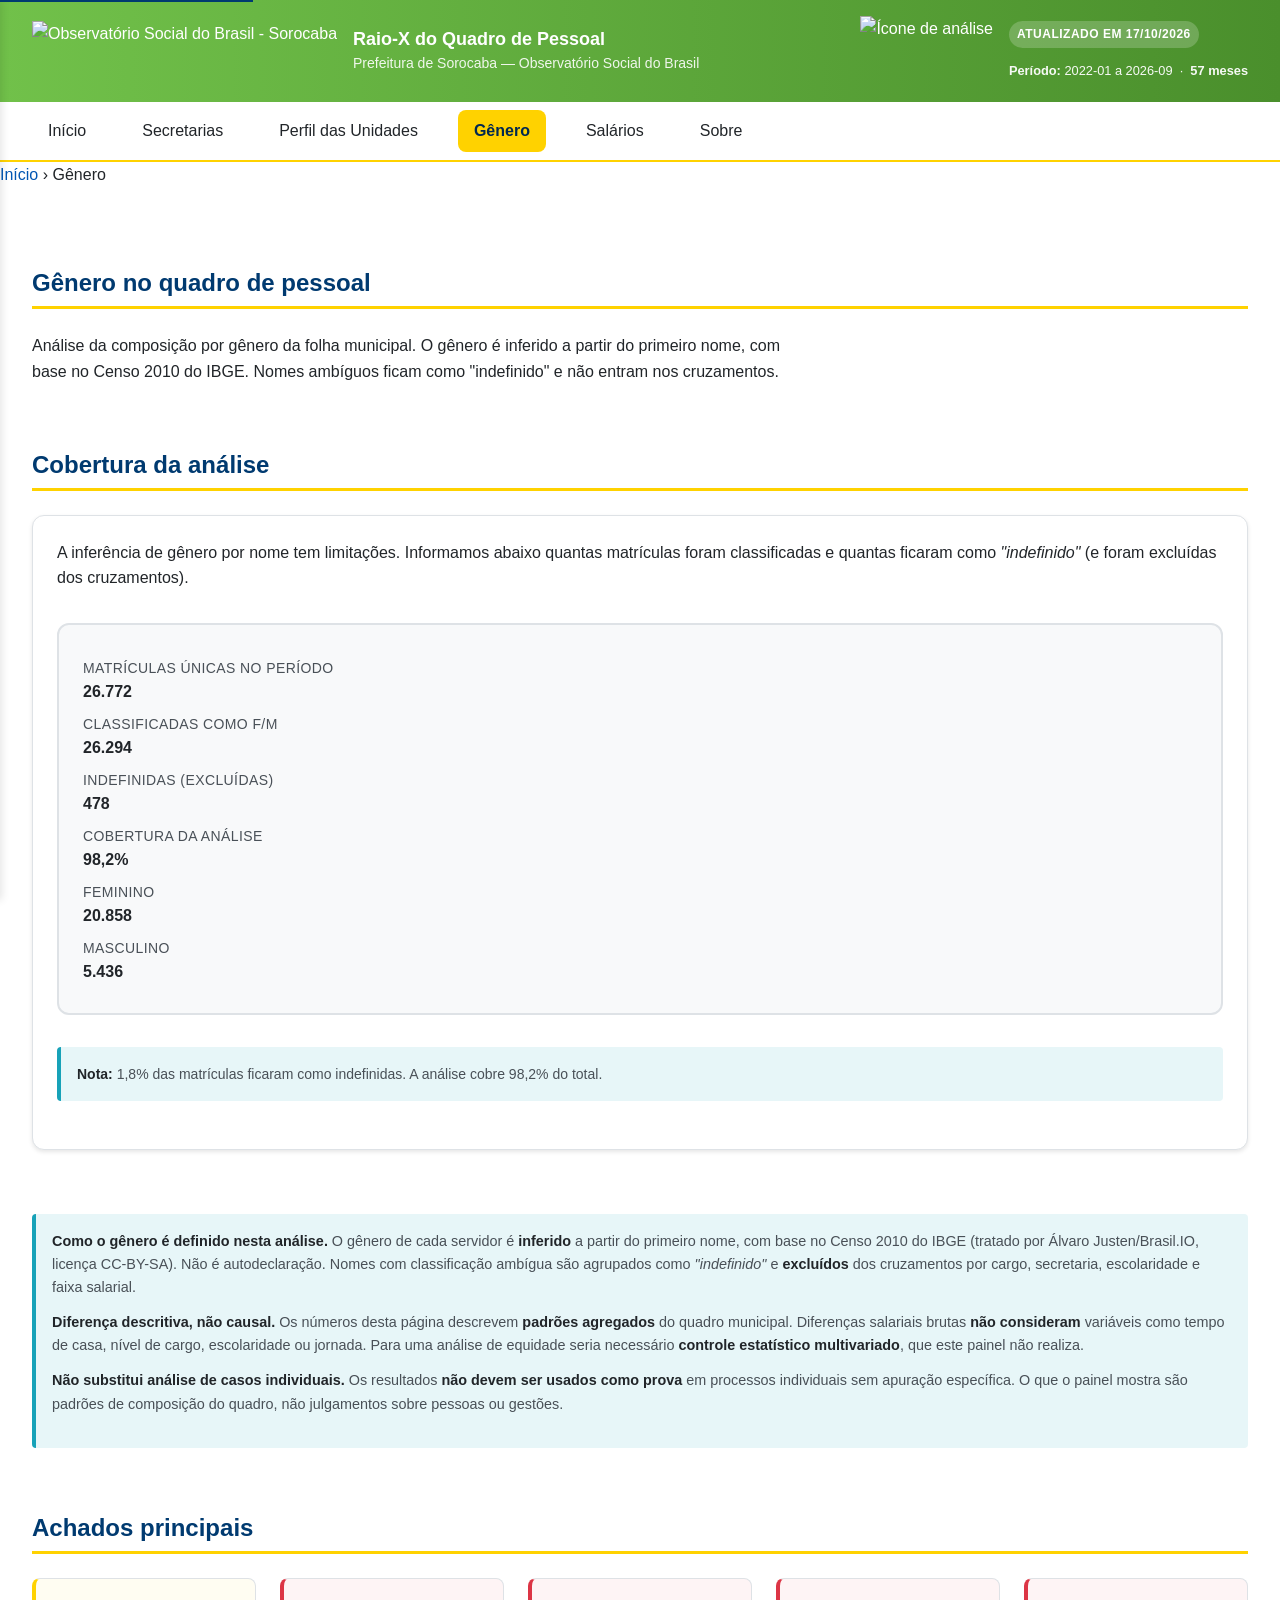
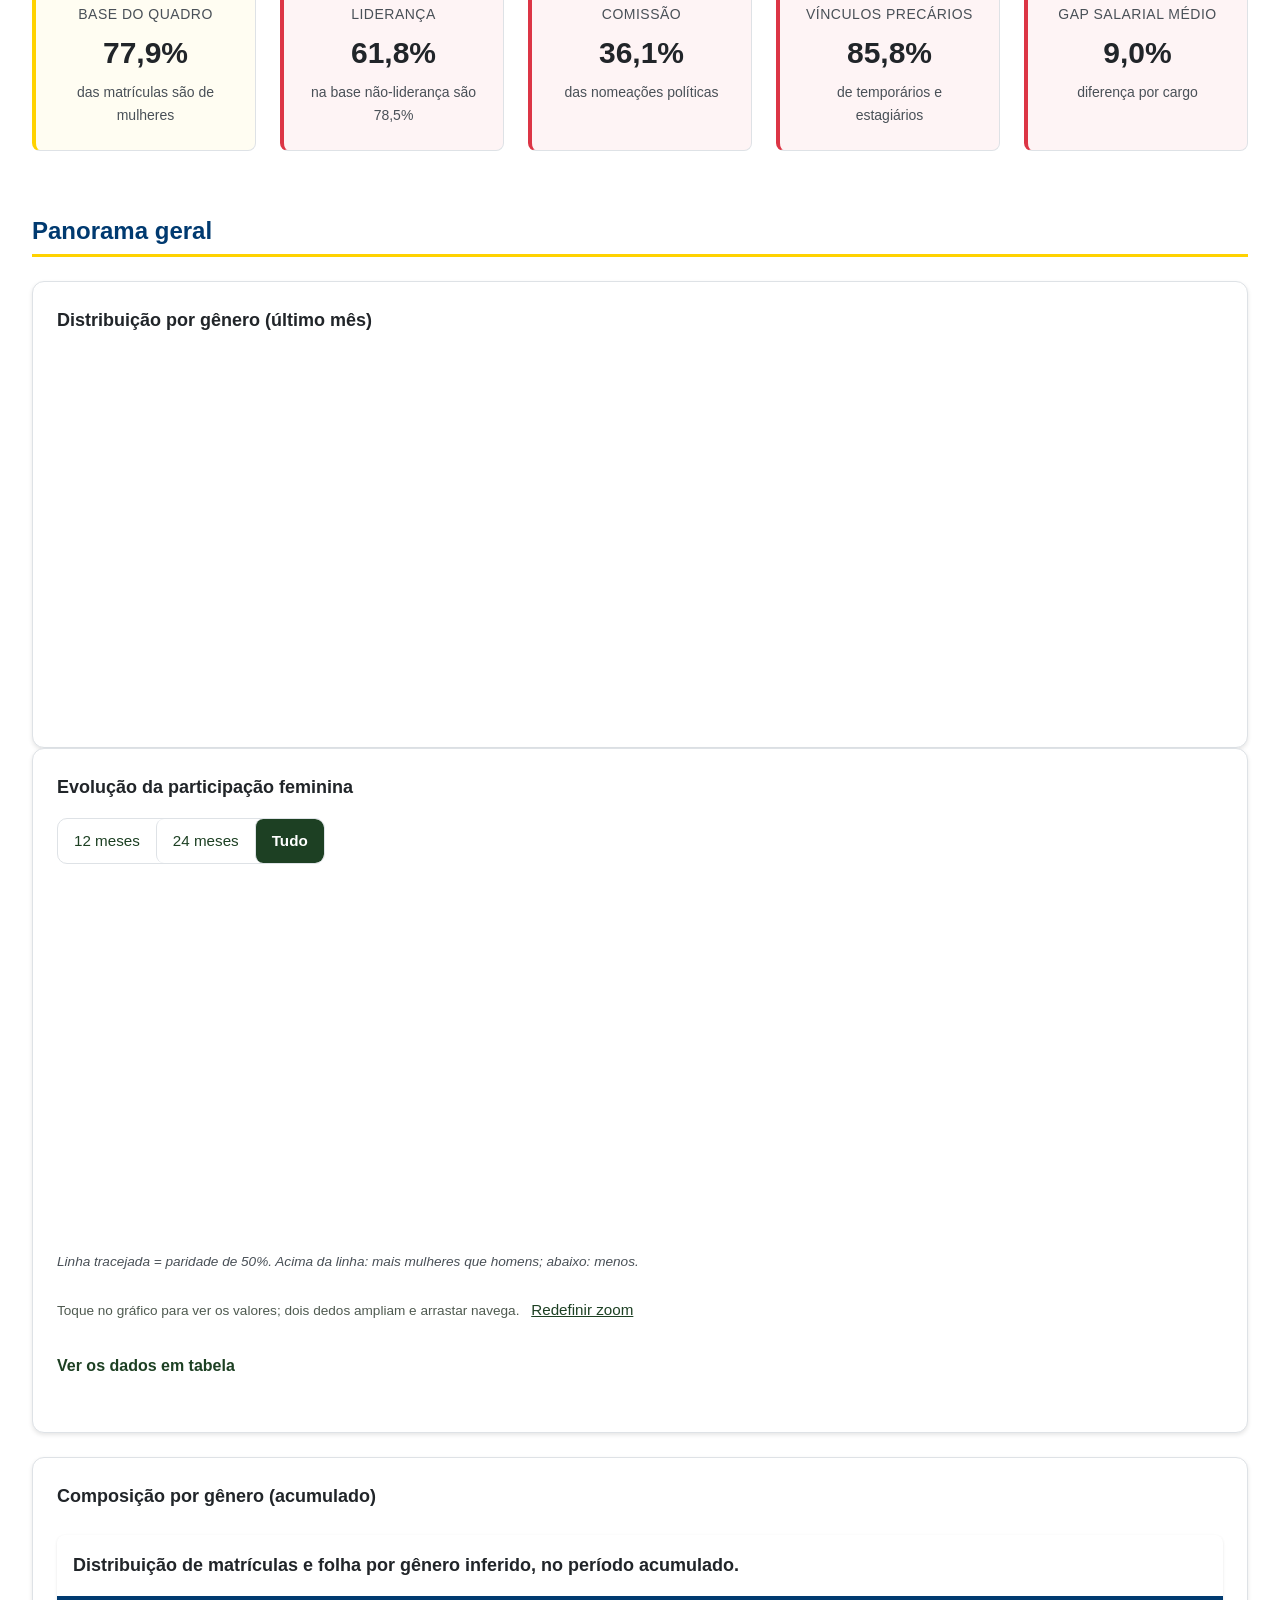
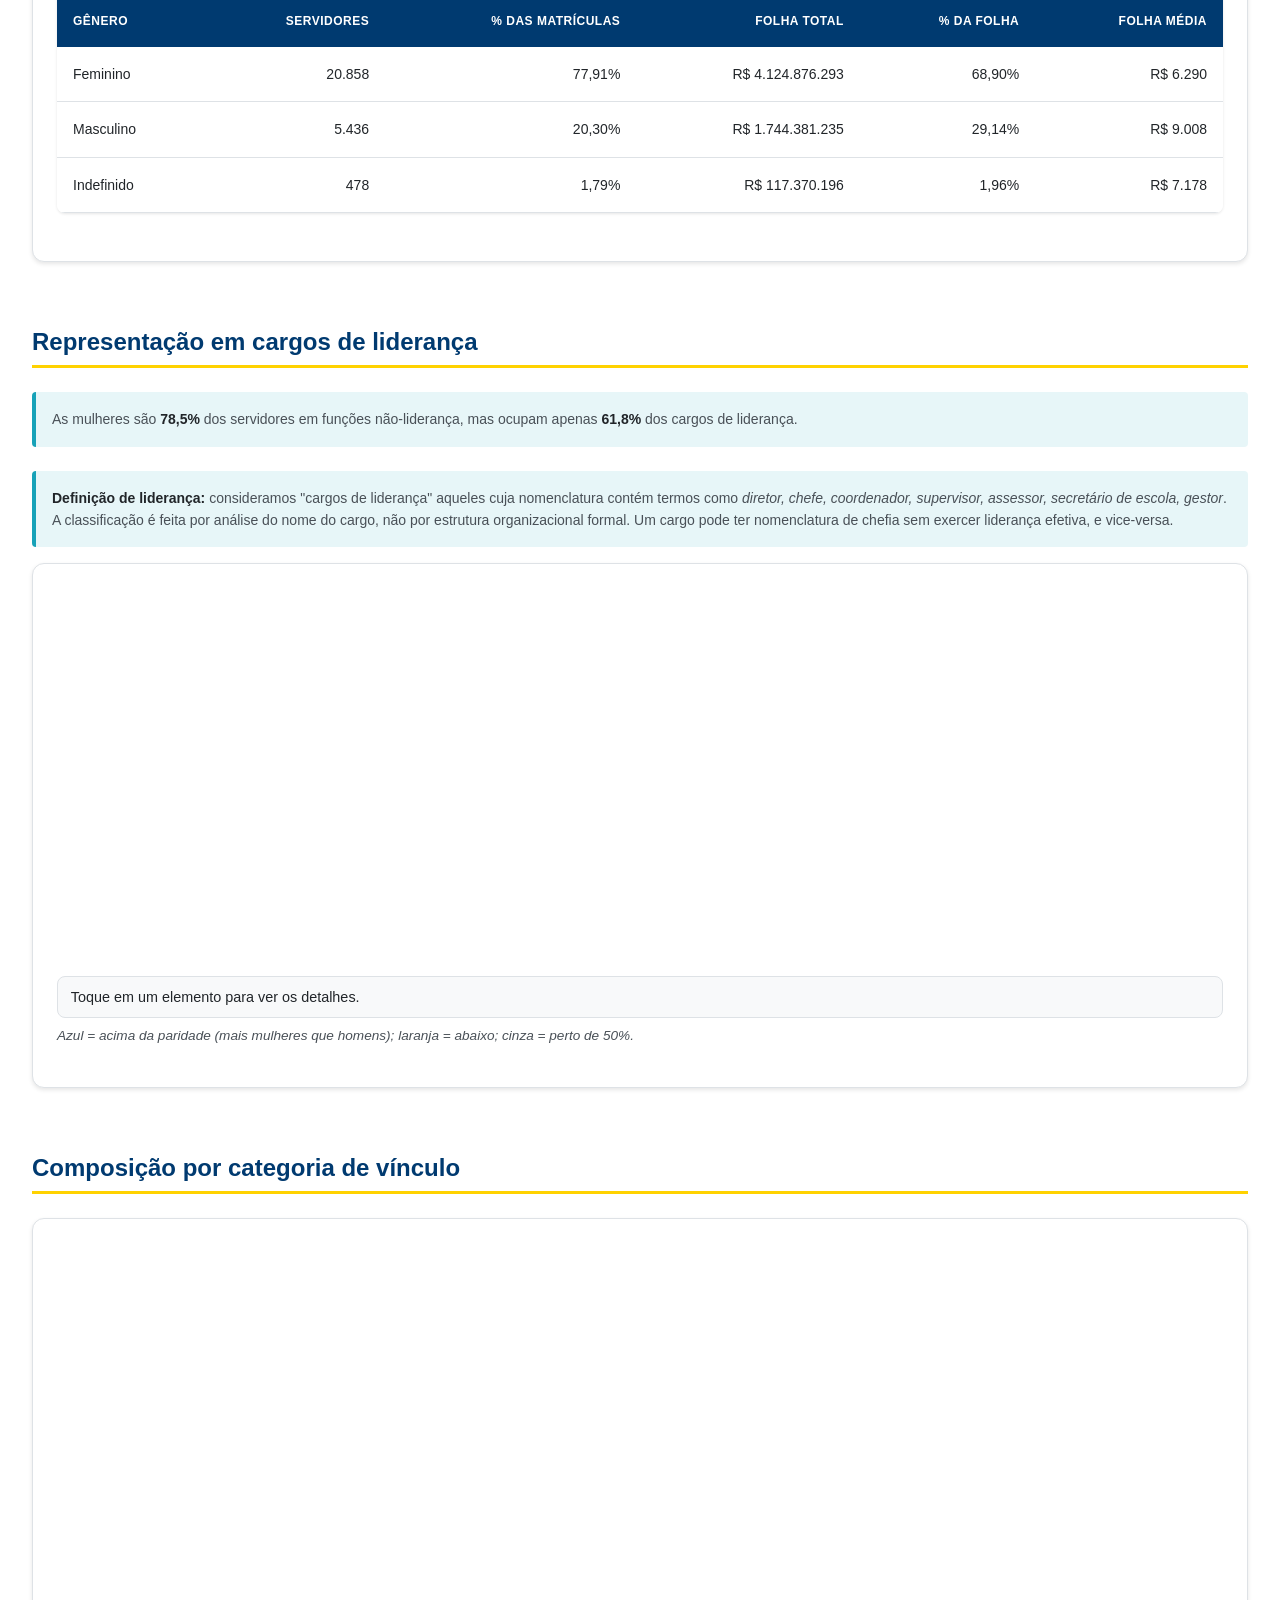
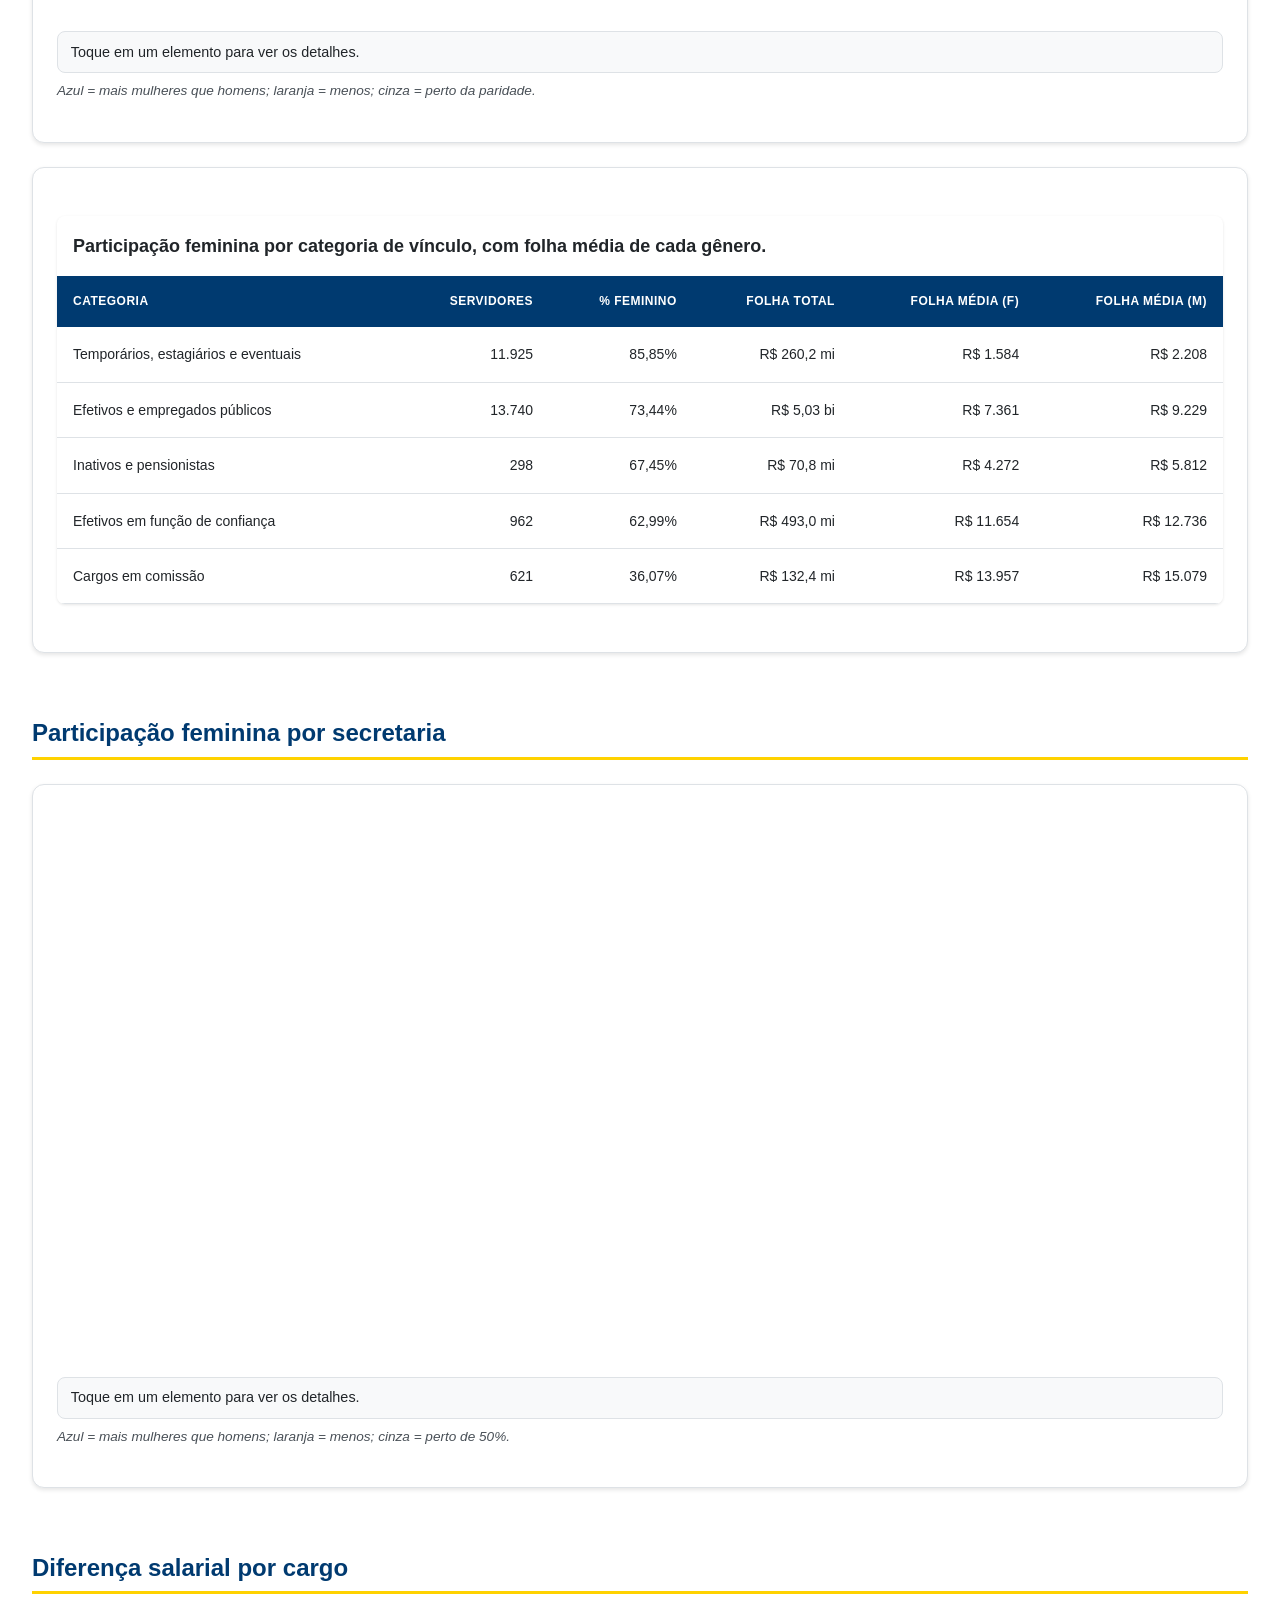
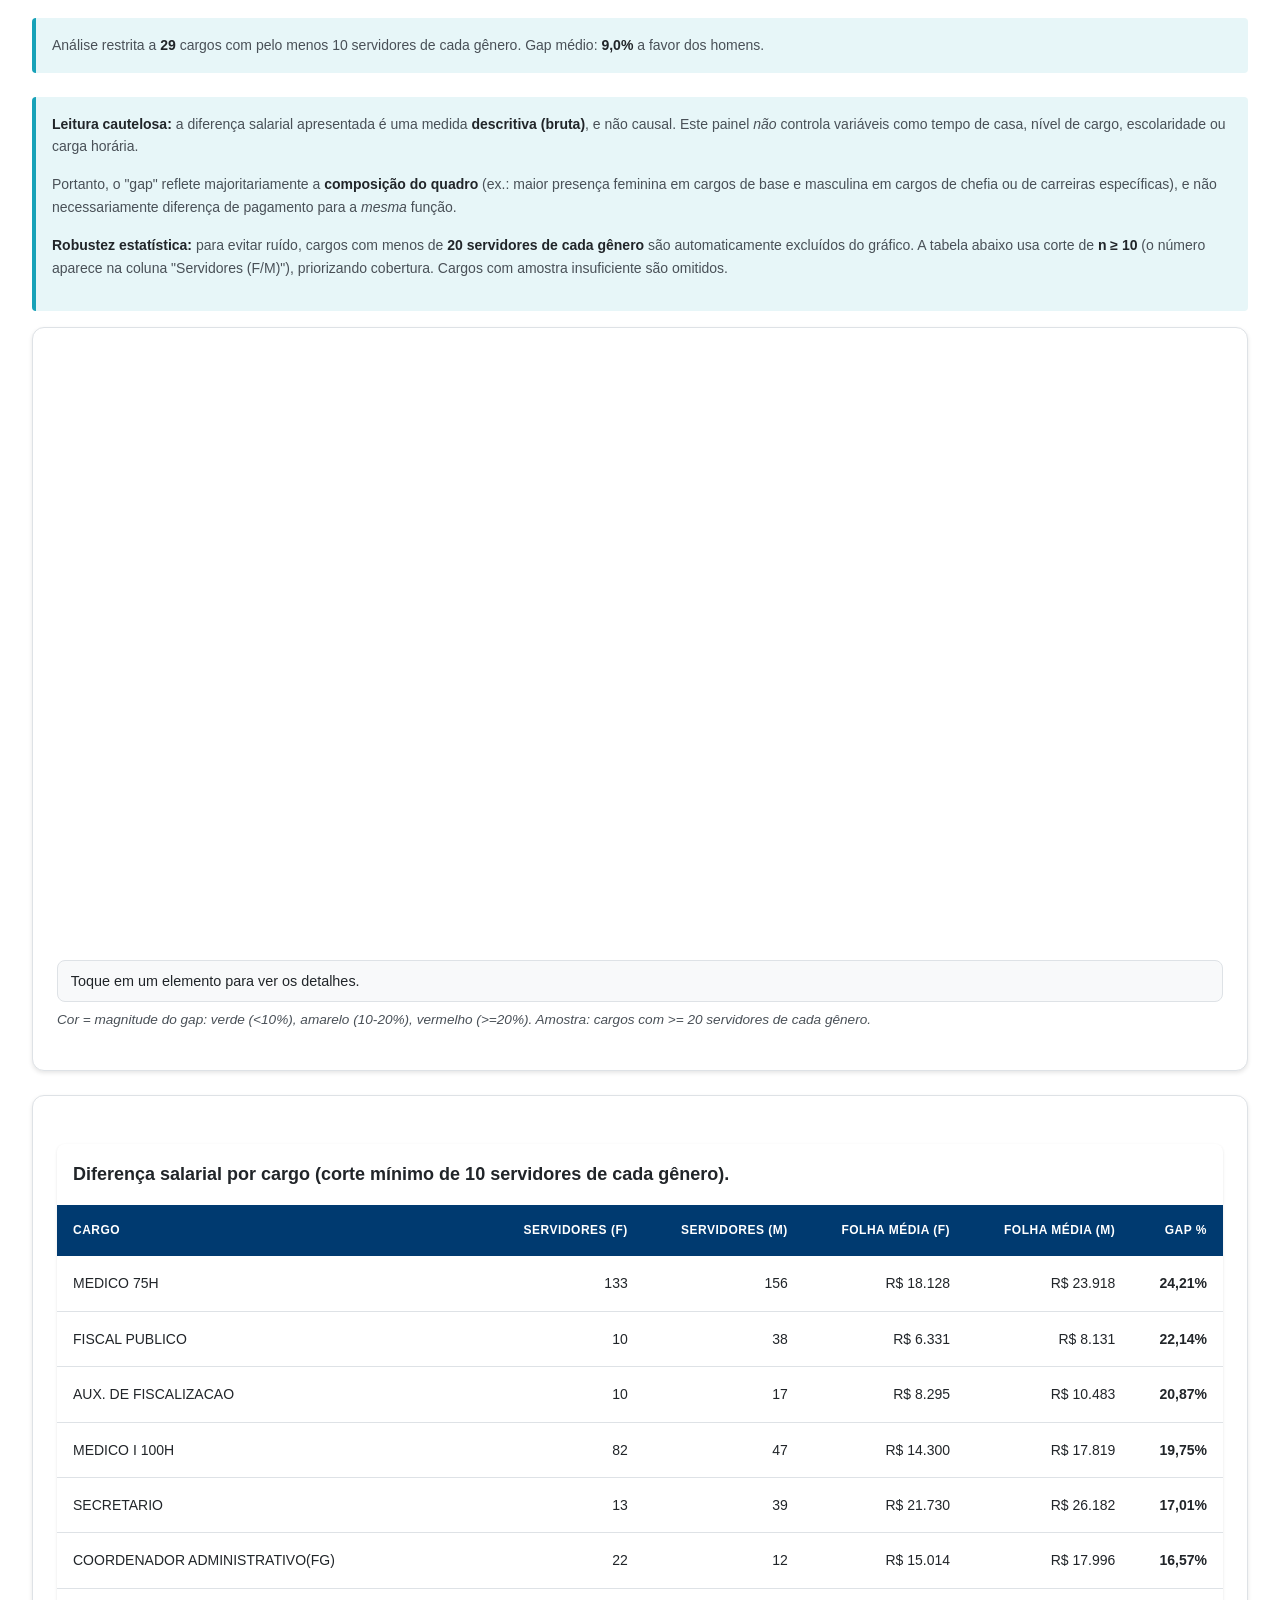
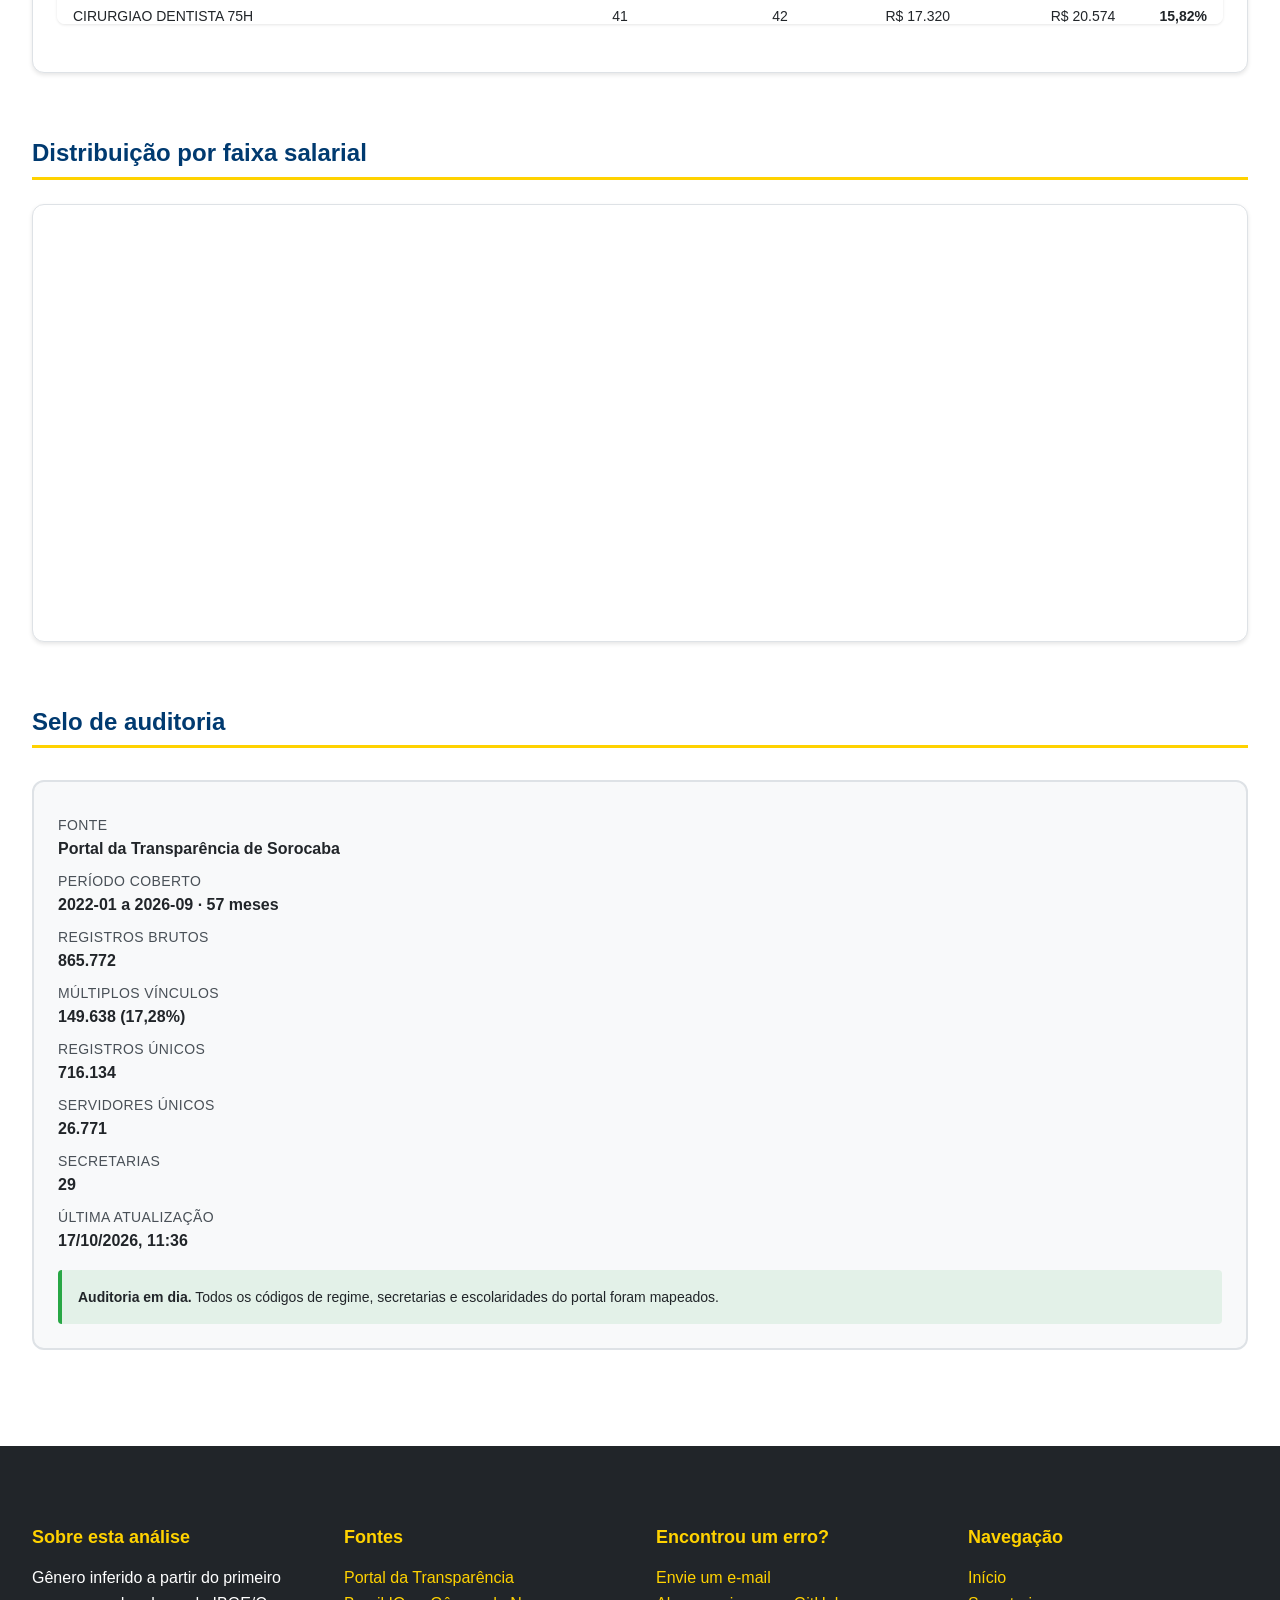
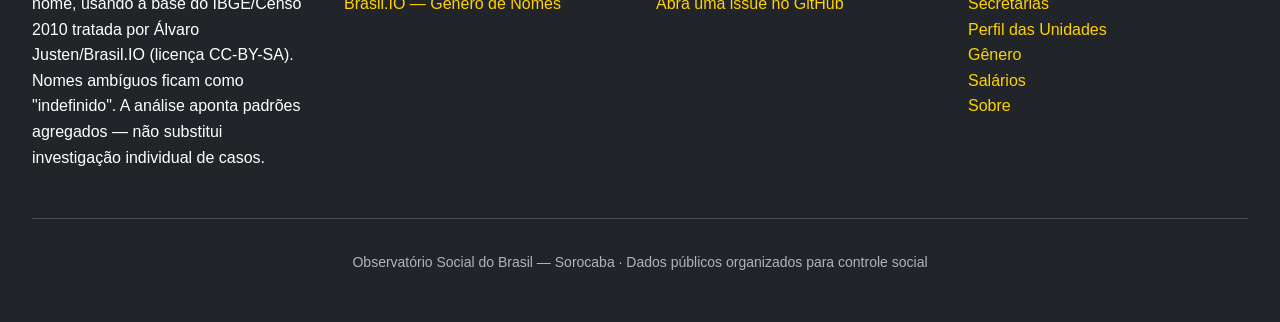
==== commit f5ba6cd8: "og:image e twitter:image usam JPG de 86KB (compatível com WhatsApp)" ====
--- a/genero.html
+++ b/genero.html
@@ -13,8 +13,8 @@
   <meta property="og:url" content="https://projetosciviltech.github.io/raiox-folha-sorocaba/genero.html">
   <meta property="og:site_name" content="Observatório Social do Brasil — Sorocaba">
   <meta property="og:locale" content="pt_BR">
-  <meta property="og:image" content="https://projetosciviltech.github.io/raiox-folha-sorocaba/imagens/logo-obs-brasil.png">
-  <meta name="twitter:image" content="https://projetosciviltech.github.io/raiox-folha-sorocaba/imagens/logo-obs-brasil.png">
+  <meta property="og:image" content="https://projetosciviltech.github.io/raiox-folha-sorocaba/imagens/logo-obs-brasil.jpg">
+  <meta name="twitter:image" content="https://projetosciviltech.github.io/raiox-folha-sorocaba/imagens/logo-obs-brasil.jpg">
   <meta name="twitter:card" content="summary_large_image">
   <meta name="twitter:title" content="Gênero no quadro de pessoal — Sorocaba">
   <meta name="twitter:description" content="Análise de representação, liderança e gap salarial no quadro municipal.">
